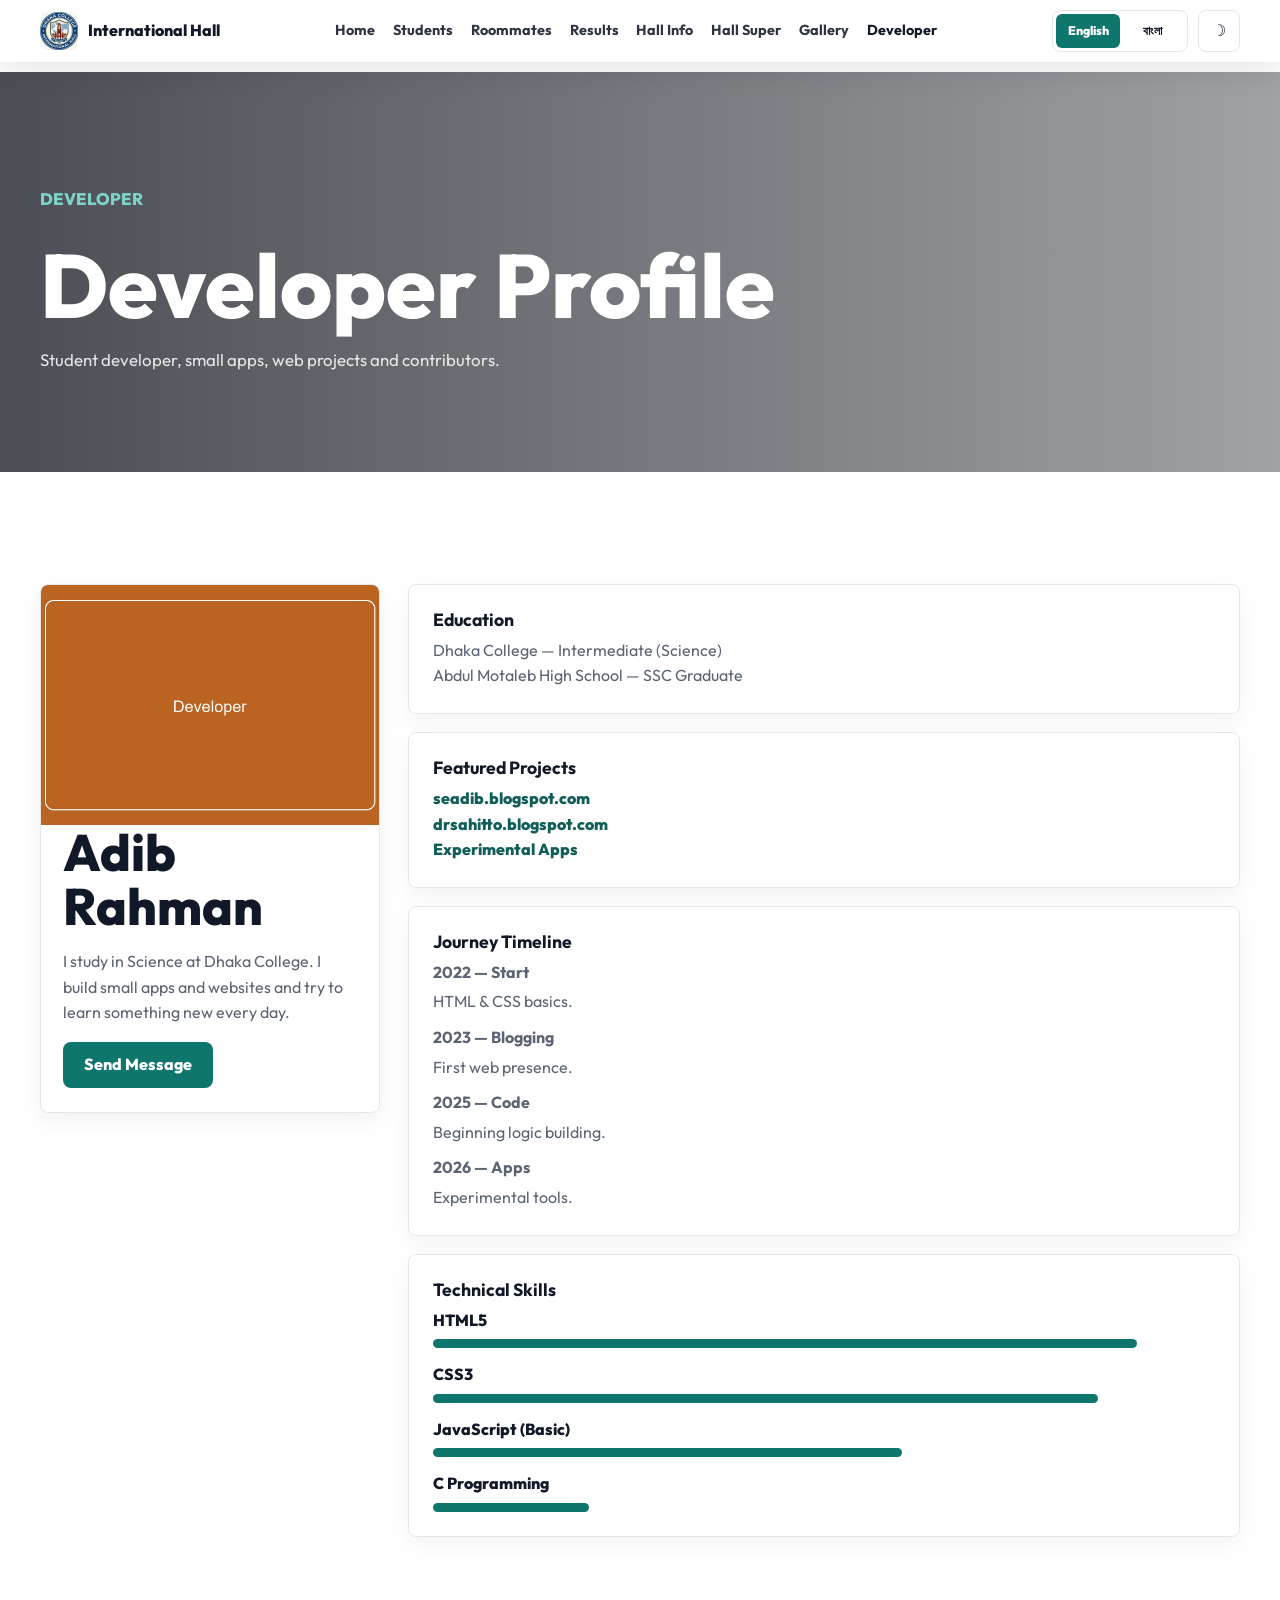
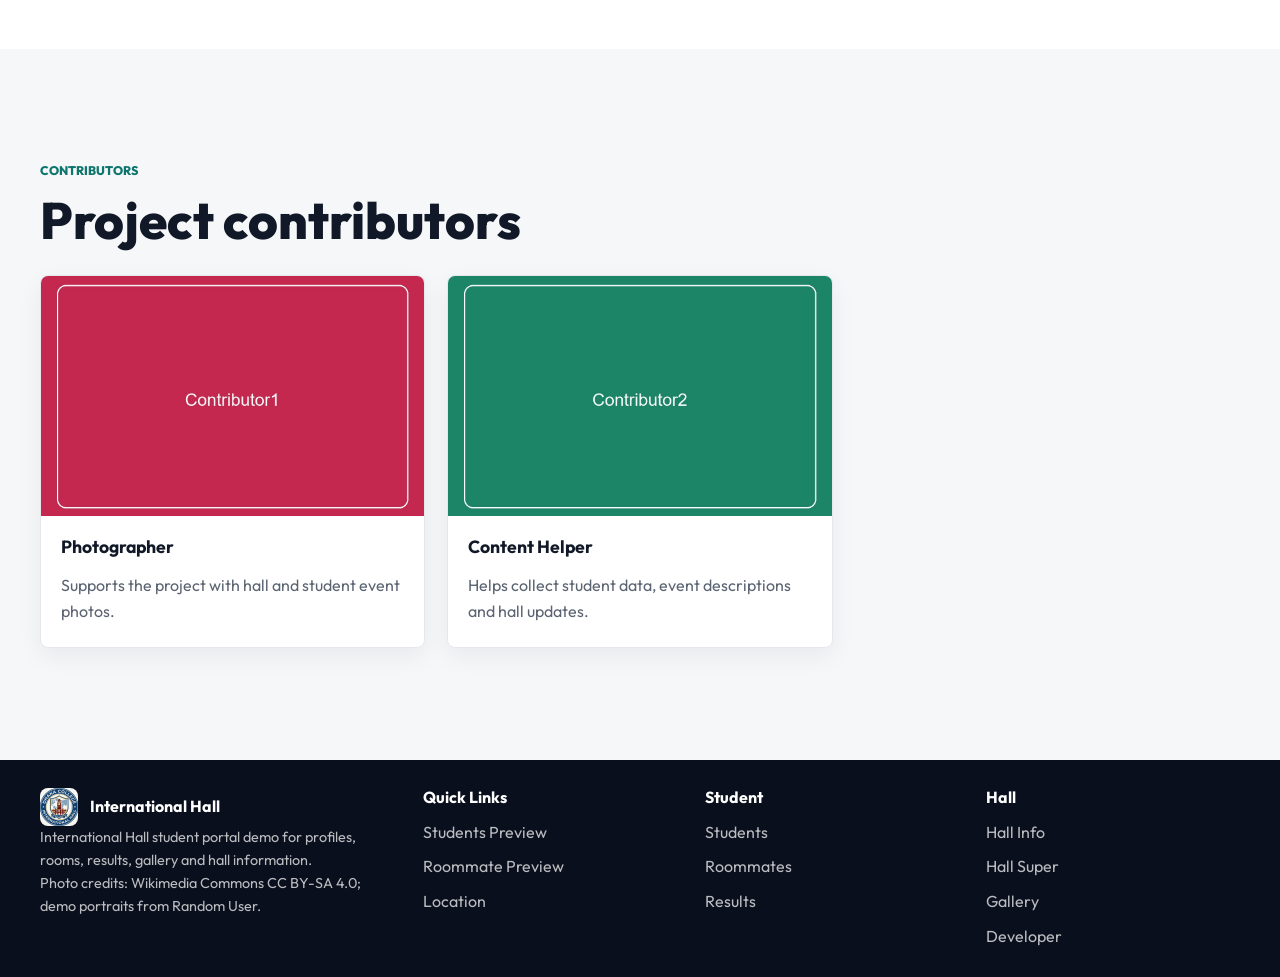
==== developer.html @ 4604fbfb "html all" ====
<!DOCTYPE html>
<html lang="en">
<head>
  <meta charset="UTF-8">
  <meta name="viewport" content="width=device-width, initial-scale=1.0">
  <title>International Hall | Developer</title>
  <script>
    (function () {
      try {
        if (localStorage.getItem("dc-hostel-theme") === "dark") {
          document.documentElement.classList.add("dark");
          document.documentElement.dataset.theme = "dark";
        }
      } catch (error) {}
    })();
  </script>
  <link rel="preconnect" href="https://fonts.googleapis.com">
  <link rel="preconnect" href="https://fonts.gstatic.com" crossorigin>
  <link href="https://fonts.googleapis.com/css2?family=Hind+Siliguri:wght@400;500;600;700;800&family=Noto+Serif+Bengali:wght@400;500;600;700&family=Outfit:wght@200;300;400;500;600;700;800&display=swap" rel="stylesheet">
  <link href="https://unpkg.com/aos@2.3.4/dist/aos.css" rel="stylesheet">
  <link rel="stylesheet" href="css/style.css">
</head>
<body data-page="developer">
  <header class="navbar" id="navbar">
    <div class="container nav-inner">
      <a class="logo" href="index.html" aria-label="International Hall home">
        <img class="logo-img" src="images/logo.png" alt="International Hall logo" loading="lazy">
        <span data-i18n="nav.logo">International Hall</span>
      </a>
      <nav class="nav-links" aria-label="Primary navigation">
        <a href="index.html" data-i18n="nav.home">Home</a>
        <a href="students.html" data-i18n="nav.students">Students</a>
        <a href="roommates.html" data-i18n="nav.roommates">Roommates</a>
        <a href="results.html" data-i18n="nav.results">Results</a>
        <a href="hostel.html" data-i18n="nav.hostel">Hall Info</a>
      </nav>
      <div class="nav-actions">
        <div class="language-switch" aria-label="Language selector">
          <button type="button" data-lang-option="en">English</button>
          <button type="button" data-lang-option="bn">বাংলা</button>
        </div>
        <button class="theme-toggle" id="toggle" type="button" aria-label="Toggle dark mode">
          <span aria-hidden="true">&#9789;</span>
        </button>
      </div>
    </div>
  </header>

  <main class="page-main">
    <section class="page-hero compact">
      <div class="container" data-aos="fade-up">
        <p class="eyebrow" data-i18n="nav.developer">Developer</p>
        <h1 data-i18n="developer.title">Developer Profile</h1>
        <p data-i18n="developer.subtitle">Student developer, small apps, web projects and contributors.</p>
      </div>
    </section>

    <section class="section">
      <div class="container">
        <div class="developer-layout">
          <aside class="developer-card" data-aos="fade-up">
            <img src="images/developer.jpg" alt="Developer portrait" loading="lazy">
            <h2 data-i18n="developer.name">Adib Rahman</h2>
            <p data-i18n="developer.bio">I study in Science at Dhaka College. I build small apps and websites and try to learn something new every day.</p>
            <a class="btn primary" href="mailto:adib@gmail.com" data-i18n="developer.sendMessage">Send Message</a>
          </aside>
          <div class="developer-content">
            <article class="info-box" data-aos="fade-up">
              <h3 data-i18n="developer.education">Education</h3>
              <p>Dhaka College — Intermediate (Science)</p>
              <p>Abdul Motaleb High School — SSC Graduate</p>
            </article>
            <article class="info-box" data-aos="fade-up">
              <h3 data-i18n="developer.projects">Featured Projects</h3>
              <p><a href="https://seadib.blogspot.com" target="_blank" rel="noopener">seadib.blogspot.com</a></p>
              <p><a href="https://drsahitto.blogspot.com" target="_blank" rel="noopener">drsahitto.blogspot.com</a></p>
              <p><a href="https://quantelixvero.github.io/voice/" target="_blank" rel="noopener">Experimental Apps</a></p>
            </article>
            <article class="info-box" data-aos="fade-up">
              <h3 data-i18n="developer.timeline">Journey Timeline</h3>
              <div class="timeline">
                <p><b>2022 — Start</b><span>HTML & CSS basics.</span></p>
                <p><b>2023 — Blogging</b><span>First web presence.</span></p>
                <p><b>2025 — Code</b><span>Beginning logic building.</span></p>
                <p><b>2026 — Apps</b><span>Experimental tools.</span></p>
              </div>
            </article>
            <article class="info-box" data-aos="fade-up">
              <h3 data-i18n="developer.skills">Technical Skills</h3>
              <div class="skill-bars">
                <span>HTML5 <b style="--w:90%"></b></span>
                <span>CSS3 <b style="--w:85%"></b></span>
                <span>JavaScript (Basic) <b style="--w:60%"></b></span>
                <span>C Programming <b style="--w:20%"></b></span>
              </div>
            </article>
          </div>
        </div>
      </div>
    </section>

    <section class="section tinted">
      <div class="container">
        <div class="section-head">
          <div>
            <p class="eyebrow" data-i18n="developer.contributors">Contributors</p>
            <h2 data-i18n="developer.contributorTitle">Project contributors</h2>
          </div>
        </div>
        <div class="person-grid">
          <article class="person-card" data-aos="fade-up">
            <img src="images/contributor1..jpg" alt="Photographer contributor" loading="lazy">
            <h3 data-i18n="developer.photographer">Photographer</h3>
            <p data-i18n="developer.photographerText">Supports the project with hall and student event photos.</p>
          </article>
          <article class="person-card" data-aos="fade-up" data-aos-delay="120">
            <img src="images/contributor2.jpg" alt="Content contributor" loading="lazy">
            <h3 data-i18n="developer.contentHelper">Content Helper</h3>
            <p data-i18n="developer.contentHelperText">Helps collect student data, event descriptions and hall updates.</p>
          </article>
        </div>
      </div>
    </section>
  </main>

  <footer class="footer">
    <div class="container footer-inner"></div>
  </footer>

  <script src="https://unpkg.com/aos@2.3.4/dist/aos.js"></script>
  <script src="js/app.js"></script>
</body>
</html>
---- css/style.css ----
:root {
  --bg: #ffffff;
  --text: #111827;
  --muted: #5b6472;
  --surface: #f6f7f9;
  --surface-strong: #ffffff;
  --border: #e4e7ec;
  --accent: #0f766e;
  --accent-strong: #115e59;
  --accent-soft: #d9f3ee;
  --warm: #b45309;
  --shadow: 0 16px 38px rgba(17, 24, 39, 0.12);
  --nav-bg: rgba(255, 255, 255, 0.9);
  --overlay: rgba(8, 13, 24, 0.6);
  color-scheme: light;
}

.dark {
  --bg: #0f172a;
  --text: #f1f5f9;
  --muted: #cbd5e1;
  --surface: #111c31;
  --surface-strong: #172033;
  --border: rgba(226, 232, 240, 0.14);
  --accent: #2dd4bf;
  --accent-strong: #5eead4;
  --accent-soft: rgba(45, 212, 191, 0.15);
  --warm: #f59e0b;
  --shadow: 0 18px 44px rgba(0, 0, 0, 0.34);
  --nav-bg: rgba(15, 23, 42, 0.9);
  --overlay: rgba(5, 10, 18, 0.7);
  color-scheme: dark;
}

* {
  box-sizing: border-box;
}

html {
  background: var(--bg);
  scroll-behavior: smooth;
  overflow-x: hidden;
}

body {
  margin: 0;
  background: var(--bg);
  color: var(--text);
  font-family: "Outfit", "Inter", Arial, sans-serif;
  line-height: 1.6;
  overflow-x: hidden;
  transition: background 0.25s ease, color 0.25s ease;
}

body[data-lang="bn"] {
  font-family: "Noto Serif Bengali", "Hind Siliguri", serif;
}

img {
  display: block;
  width: 100%;
}

a {
  color: inherit;
  text-decoration: none;
}

button,
input {
  font: inherit;
}

.container {
  width: min(100% - 32px, 1200px);
  margin-inline: auto;
}

.sr-only {
  position: absolute;
  width: 1px;
  height: 1px;
  padding: 0;
  margin: -1px;
  overflow: hidden;
  clip: rect(0, 0, 0, 0);
  white-space: nowrap;
  border: 0;
}

.navbar {
  position: fixed;
  inset: 0 0 auto 0;
  z-index: 50;
  padding: 18px 0;
  transition: background 0.25s ease, box-shadow 0.25s ease, padding 0.25s ease;
}

.navbar.scrolled {
  background: var(--nav-bg);
  box-shadow: 0 10px 30px rgba(15, 23, 42, 0.12);
  backdrop-filter: blur(14px);
  padding: 10px 0;
}

body:not([data-page="home"]) .navbar {
  background: var(--nav-bg);
  box-shadow: 0 10px 30px rgba(15, 23, 42, 0.1);
  backdrop-filter: blur(14px);
  padding: 10px 0;
}

.nav-inner {
  display: flex;
  align-items: center;
  justify-content: space-between;
  gap: 18px;
}

.logo {
  display: inline-flex;
  align-items: center;
  gap: 10px;
  font-weight: 800;
  color: #ffffff;
}

.navbar.scrolled .logo,
.page-main + .footer ~ .logo {
  color: var(--text);
}

body:not([data-page="home"]) .logo,
body:not([data-page="home"]) .nav-links a {
  color: var(--text);
}

.logo-img {
  display: block;
  width: 38px;
  height: 38px;
  border-radius: 8px;
  object-fit: cover;
  background: var(--accent);
}

.nav-links {
  display: flex;
  align-items: center;
  gap: clamp(8px, 1.4vw, 18px);
}

.nav-links a {
  color: #ffffff;
  font-size: 0.9rem;
  font-weight: 700;
  opacity: 0.88;
  transition: color 0.2s ease, opacity 0.2s ease;
}

.navbar.scrolled .nav-links a {
  color: var(--text);
}

.nav-links a:hover,
.nav-links a.active {
  color: var(--accent);
  opacity: 1;
}

.nav-actions {
  display: inline-flex;
  align-items: center;
  gap: 10px;
}

.language-switch {
  display: inline-grid;
  grid-template-columns: repeat(2, 64px);
  height: 42px;
  padding: 3px;
  border: 1px solid rgba(255, 255, 255, 0.45);
  border-radius: 8px;
  background: rgba(255, 255, 255, 0.14);
}

.language-switch button {
  border: 0;
  border-radius: 6px;
  background: transparent;
  color: #ffffff;
  cursor: pointer;
  font-size: 0.78rem;
  font-weight: 800;
  transition: background 0.2s ease, color 0.2s ease;
}

.language-switch button.active {
  background: var(--accent);
  color: #ffffff;
}

body:not([data-page="home"]) .language-switch,
.navbar.scrolled .language-switch {
  background: var(--surface-strong);
  border-color: var(--border);
}

body:not([data-page="home"]) .language-switch button,
.navbar.scrolled .language-switch button {
  color: var(--text);
}

body:not([data-page="home"]) .language-switch button.active,
.navbar.scrolled .language-switch button.active {
  color: #ffffff;
}

.theme-toggle {
  display: grid;
  width: 42px;
  height: 42px;
  place-items: center;
  border: 1px solid rgba(255, 255, 255, 0.45);
  border-radius: 8px;
  background: rgba(255, 255, 255, 0.14);
  color: #ffffff;
  cursor: pointer;
  transition: transform 0.2s ease, background 0.2s ease, color 0.2s ease, border 0.2s ease;
}

body:not([data-page="home"]) .theme-toggle,
.navbar.scrolled .theme-toggle {
  background: var(--surface-strong);
  color: var(--text);
  border-color: var(--border);
}

.theme-toggle:hover {
  transform: translateY(-2px);
  background: var(--accent);
  color: #ffffff;
}

.hero {
  position: relative;
  min-height: 78vh;
  display: flex;
  align-items: center;
  overflow: hidden;
  background: url("../images/hostel-hero.jpg") center / cover no-repeat;
}

.hero-overlay {
  position: absolute;
  inset: 0;
  background: linear-gradient(90deg, var(--overlay), rgba(8, 13, 24, 0.25));
}

.hero-content {
  position: relative;
  z-index: 1;
  max-width: 760px;
  padding-top: 78px;
  color: #ffffff;
}

.hero h1,
.page-hero h1 {
  margin: 0;
  font-family: "Soin Sans Pro", "Outfit", Arial, sans-serif;
  font-size: clamp(2.5rem, 7vw, 5.6rem);
  line-height: 0.98;
  font-weight: 800;
}

body[data-lang="bn"] .hero h1,
body[data-lang="bn"] .page-hero h1,
body[data-lang="bn"] h2,
body[data-lang="bn"] h3 {
  font-family: "Hind Siliguri", "Noto Serif Bengali", sans-serif;
}

.hero-subtitle {
  max-width: 560px;
  margin: 22px 0 32px;
  color: rgba(255, 255, 255, 0.88);
  font-size: clamp(1.02rem, 2vw, 1.25rem);
}

.rotating-line {
  min-height: 2.8em;
  transition: opacity 0.35s ease, transform 0.35s ease;
}

.rotating-line.phrase-in {
  opacity: 1;
  transform: translateY(0);
}

.eyebrow {
  margin: 0 0 12px;
  color: var(--accent);
  font-size: 0.78rem;
  font-weight: 800;
  letter-spacing: 0;
  text-transform: uppercase;
}

.hero .eyebrow,
.page-hero .eyebrow {
  color: #7dd3c7;
}

.btn {
  display: inline-flex;
  align-items: center;
  justify-content: center;
  min-height: 46px;
  padding: 0 20px;
  border: 1px solid transparent;
  border-radius: 8px;
  font-weight: 800;
  cursor: pointer;
  transition: transform 0.2s ease, box-shadow 0.2s ease, background 0.2s ease, color 0.2s ease;
}

.btn:hover {
  transform: scale(1.04);
  box-shadow: var(--shadow);
}

.btn.primary {
  background: var(--accent);
  color: #ffffff;
}

.hero .btn.primary {
  margin-top: -8px;
}

.btn.secondary {
  color: var(--accent-strong);
  background: var(--accent-soft);
  border-color: rgba(15, 118, 110, 0.18);
}

.section {
  padding: clamp(70px, 9vw, 112px) 0;
}

.section.tinted {
  background: var(--surface);
}

.section-head {
  display: flex;
  align-items: end;
  justify-content: space-between;
  gap: 24px;
  margin-bottom: 28px;
}

h2 {
  margin: 0;
  font-family: "Soin Sans Pro", "Outfit", Arial, sans-serif;
  font-size: clamp(1.8rem, 4vw, 3.2rem);
  line-height: 1.06;
  font-weight: 800;
}

h3 {
  margin: 0 0 8px;
  font-family: "Soin Sans Pro", "Outfit", Arial, sans-serif;
  font-size: 1.1rem;
  line-height: 1.2;
}

.lead,
.location-copy,
.page-hero p {
  margin: 18px 0 28px;
  color: var(--muted);
  font-size: 1.05rem;
}

.student-grid {
  display: grid;
  grid-template-columns: repeat(3, minmax(0, 1fr));
  gap: 22px;
}

.student-card {
  min-width: 0;
  padding: 0;
  border: 1px solid var(--border);
  border-radius: 8px;
  background: var(--surface-strong);
  color: var(--text);
  overflow: hidden;
  text-align: left;
  cursor: pointer;
  box-shadow: 0 8px 22px rgba(15, 23, 42, 0.06);
  transition: transform 0.2s ease, box-shadow 0.2s ease, border-color 0.2s ease;
}

.student-card:hover {
  transform: scale(1.03);
  box-shadow: var(--shadow);
  border-color: rgba(15, 118, 110, 0.36);
}

.student-card img {
  height: 245px;
  object-fit: cover;
  background: var(--surface);
}

.student-body {
  display: block;
  padding: 22px;
}

.student-body p {
  margin: 4px 0 0;
  color: var(--muted);
  font-weight: 600;
}

.student-meta {
  display: flex;
  flex-wrap: wrap;
  gap: 8px;
  margin-top: 14px;
}

.student-lines {
  display: grid;
  gap: 3px;
  margin-top: 10px;
  color: var(--muted);
  font-weight: 700;
}

.profile a,
.developer-content a {
  color: var(--accent-strong);
  font-weight: 800;
}

.room-profile {
  display: grid;
  gap: 24px;
  padding: 30px;
}

.room-photo-grid {
  display: grid;
  grid-template-columns: repeat(3, minmax(0, 1fr));
  gap: 12px;
}

.room-photo-grid img {
  height: 180px;
  border-radius: 8px;
  object-fit: cover;
}

.room-info-grid {
  grid-template-columns: repeat(3, minmax(0, 1fr));
}

.filter-panel {
  display: grid;
  grid-template-columns: repeat(4, minmax(0, 1fr));
  gap: 16px;
  margin-bottom: 28px;
  padding: 18px;
  border: 1px solid var(--border);
  border-radius: 8px;
  background: var(--surface-strong);
  box-shadow: 0 8px 24px rgba(15, 23, 42, 0.05);
}

.filter-panel label {
  display: grid;
  gap: 8px;
  color: var(--muted);
  font-size: 0.86rem;
  font-weight: 800;
}

.filter-panel select {
  min-width: 0;
  height: 46px;
  border: 1px solid var(--border);
  border-radius: 8px;
  background: var(--surface);
  color: var(--text);
  padding: 0 12px;
  outline: none;
}

.pill {
  display: inline-flex;
  align-items: center;
  min-height: 28px;
  padding: 0 10px;
  border-radius: 999px;
  background: var(--accent-soft);
  color: var(--accent-strong);
  font-size: 0.82rem;
  font-weight: 800;
}

.search-wrap {
  margin: 0 0 26px;
}

.search-input {
  width: 100%;
  height: 52px;
  padding: 0 18px;
  border: 1px solid var(--border);
  border-radius: 8px;
  outline: none;
  background: var(--surface-strong);
  color: var(--text);
  box-shadow: 0 8px 24px rgba(15, 23, 42, 0.05);
  transition: border-color 0.2s ease, box-shadow 0.2s ease;
}

.search-input:focus {
  border-color: var(--accent);
  box-shadow: 0 0 0 4px rgba(15, 118, 110, 0.12);
}

.empty-state {
  grid-column: 1 / -1;
  padding: 30px;
  border: 1px dashed var(--border);
  border-radius: 8px;
  color: var(--muted);
  background: var(--surface-strong);
  text-align: center;
  font-weight: 700;
}

.roommate-grid {
  display: grid;
  gap: 22px;
}

.roommate-grid.wide {
  grid-template-columns: repeat(2, minmax(0, 1fr));
}

.room-pair {
  display: grid;
  grid-template-columns: minmax(0, 1fr) auto minmax(0, 1fr);
  align-items: center;
  gap: 16px;
  padding: 18px;
  border: 1px solid var(--border);
  border-radius: 8px;
  background: var(--surface-strong);
  box-shadow: 0 8px 24px rgba(15, 23, 42, 0.06);
}

.room-person {
  min-width: 0;
  border: 0;
  border-radius: 8px;
  background: var(--surface);
  color: var(--text);
  padding: 14px;
  text-align: center;
  cursor: pointer;
  transition: transform 0.2s ease, background 0.2s ease;
}

.room-person:hover {
  transform: translateY(-3px);
  background: var(--accent-soft);
}

.room-person img {
  width: 86px;
  height: 86px;
  margin: 0 auto 10px;
  border-radius: 50%;
  object-fit: cover;
}

.room-person strong {
  display: block;
  overflow-wrap: anywhere;
  line-height: 1.25;
}

.room-person span {
  display: block;
  color: var(--muted);
  font-size: 0.88rem;
  font-weight: 700;
}

.room-number {
  display: grid;
  width: 84px;
  min-height: 84px;
  place-items: center;
  border: 0;
  border-radius: 8px;
  background: var(--accent);
  color: #ffffff;
  font-weight: 800;
  line-height: 1.1;
  text-align: center;
  cursor: pointer;
  transition: transform 0.2s ease, box-shadow 0.2s ease;
}

.room-number:hover {
  transform: translateY(-3px);
  box-shadow: var(--shadow);
}

.split {
  display: grid;
  grid-template-columns: minmax(0, 0.95fr) minmax(0, 1.05fr);
  gap: clamp(30px, 6vw, 72px);
  align-items: center;
}

.info-grid {
  display: grid;
  grid-template-columns: 1fr;
  gap: 18px;
}

.info-grid.three {
  grid-template-columns: repeat(3, minmax(0, 1fr));
}

.info-box {
  padding: 24px;
  border: 1px solid var(--border);
  border-radius: 8px;
  background: var(--surface-strong);
  box-shadow: 0 8px 24px rgba(15, 23, 42, 0.05);
}

.info-box p {
  margin: 0;
  color: var(--muted);
}

.info-icon {
  display: inline-flex;
  align-items: center;
  justify-content: center;
  min-width: 38px;
  height: 30px;
  margin-bottom: 16px;
  border-radius: 8px;
  background: var(--accent-soft);
  color: var(--accent-strong);
  font-weight: 800;
}

.map-wrap {
  overflow: hidden;
  border: 1px solid var(--border);
  border-radius: 8px;
  background: var(--surface);
  box-shadow: var(--shadow);
}

.map-wrap iframe {
  display: block;
}

.map-link-card {
  display: grid;
  min-height: 340px;
  align-content: center;
  justify-items: center;
  gap: 14px;
  padding: 28px;
  border: 1px solid var(--border);
  border-radius: 8px;
  background:
    linear-gradient(90deg, rgba(15, 118, 110, 0.92), rgba(17, 24, 39, 0.62)),
    url("../images/hostel-building.jpg") center / cover no-repeat;
  color: #ffffff;
  text-align: center;
  box-shadow: var(--shadow);
}

.map-link-card span {
  font-size: clamp(1.5rem, 4vw, 3rem);
  font-weight: 800;
}

.map-link-card strong {
  display: inline-flex;
  min-height: 44px;
  align-items: center;
  justify-content: center;
  padding: 0 18px;
  border-radius: 8px;
  background: #ffffff;
  color: var(--accent-strong);
}

.page-main {
  min-height: 70vh;
  padding-top: 72px;
}

.page-hero {
  position: relative;
  padding: 96px 0 70px;
  overflow: hidden;
  background: linear-gradient(90deg, rgba(5, 10, 18, 0.72), rgba(5, 10, 18, 0.38)), url("../images/hostel-hero.jpg") center / cover no-repeat;
  color: #ffffff;
}

.page-hero.compact h1 {
  max-width: 820px;
}

.page-hero p {
  max-width: 660px;
  color: rgba(255, 255, 255, 0.86);
}

.roommates-hero,
.results-hero,
.hostel-hero {
  background-image: linear-gradient(90deg, rgba(5, 10, 18, 0.72), rgba(5, 10, 18, 0.38)), url("../images/hostel-building.jpg");
}

.table-shell {
  overflow-x: auto;
  border: 1px solid var(--border);
  border-radius: 8px;
  background: var(--surface-strong);
  box-shadow: var(--shadow);
}

.result-table {
  width: 100%;
  min-width: 980px;
  border-collapse: collapse;
}

.result-table th,
.result-table td {
  padding: 18px;
  border-bottom: 1px solid var(--border);
  text-align: left;
}

.result-table th {
  background: var(--surface);
  font-size: 0.85rem;
  text-transform: uppercase;
  letter-spacing: 0;
}

.result-table tr:last-child td {
  border-bottom: 0;
}

.result-table button {
  border: 0;
  background: transparent;
  color: var(--accent-strong);
  font-weight: 800;
  cursor: pointer;
  padding: 0;
}

.table-pdf-link {
  display: inline-flex;
  min-height: 34px;
  align-items: center;
  justify-content: center;
  padding: 0 10px;
  border-radius: 8px;
  background: var(--accent-soft);
  color: var(--accent-strong);
  font-weight: 800;
  white-space: nowrap;
}

.hostel-photo {
  margin: 0;
  overflow: hidden;
  border-radius: 8px;
  box-shadow: var(--shadow);
}

.hostel-photo img {
  aspect-ratio: 4 / 3;
  object-fit: cover;
}

.nearby-list {
  display: flex;
  flex-wrap: wrap;
  gap: 10px;
  padding: 0;
  margin: 24px 0 0;
  list-style: none;
}

.nearby-list li {
  padding: 10px 14px;
  border-radius: 8px;
  background: var(--accent-soft);
  color: var(--accent-strong);
  font-weight: 800;
}

.footer {
  padding: 28px 0;
  background: #0a0f1d;
  color: rgba(255, 255, 255, 0.78);
}

.footer-inner {
  display: flex;
  justify-content: space-between;
  gap: 20px;
}

.footer p {
  margin: 0;
  font-size: 0.9rem;
}

.modal {
  position: fixed;
  inset: 0;
  z-index: 100;
  display: none;
  place-items: center;
  padding: 20px;
}

.modal.open {
  display: grid;
}

.modal-backdrop {
  position: absolute;
  inset: 0;
  background: rgba(6, 10, 18, 0.72);
  backdrop-filter: blur(8px);
}

.modal-panel {
  position: relative;
  width: min(100%, 820px);
  max-height: min(88vh, 860px);
  overflow: auto;
  border-radius: 8px;
  background: var(--surface-strong);
  color: var(--text);
  box-shadow: 0 30px 80px rgba(0, 0, 0, 0.35);
}

.modal-close {
  position: absolute;
  top: 14px;
  right: 14px;
  z-index: 1;
  width: 38px;
  height: 38px;
  border: 1px solid var(--border);
  border-radius: 8px;
  background: var(--surface-strong);
  color: var(--text);
  cursor: pointer;
  font-size: 1.5rem;
  line-height: 1;
}

.profile {
  display: grid;
  grid-template-columns: 260px minmax(0, 1fr);
  gap: 28px;
  padding: 30px;
}

.profile img {
  height: 320px;
  border-radius: 8px;
  object-fit: cover;
}

.profile h2 {
  margin-bottom: 4px;
  font-size: clamp(1.6rem, 4vw, 2.5rem);
}

.profile-grid {
  display: grid;
  grid-template-columns: repeat(2, minmax(0, 1fr));
  gap: 12px;
  margin: 22px 0;
}

.profile-item {
  min-width: 0;
  padding: 12px;
  border-radius: 8px;
  background: var(--surface);
}

.profile-item span {
  display: block;
  color: var(--muted);
  font-size: 0.78rem;
  font-weight: 800;
  text-transform: uppercase;
  letter-spacing: 0;
}

.profile-item strong {
  overflow-wrap: anywhere;
}

.result-list {
  display: grid;
  grid-template-columns: repeat(4, minmax(0, 1fr));
  gap: 10px;
  margin: 16px 0 22px;
}

.pdf-grid {
  display: grid;
  grid-template-columns: repeat(5, minmax(0, 1fr));
  gap: 10px;
  margin: 16px 0 22px;
}

.result-box {
  padding: 12px;
  border-radius: 8px;
  background: var(--accent-soft);
  color: var(--accent-strong);
  font-weight: 800;
  text-align: center;
}

.person-grid,
.gallery-grid {
  display: grid;
  grid-template-columns: repeat(3, minmax(0, 1fr));
  gap: 22px;
}

.person-card,
.gallery-card,
.developer-card {
  overflow: hidden;
  border: 1px solid var(--border);
  border-radius: 8px;
  background: var(--surface-strong);
  box-shadow: 0 8px 24px rgba(15, 23, 42, 0.06);
}

.person-card img,
.gallery-card img,
.developer-card img {
  height: 240px;
  object-fit: cover;
}

.person-card h3,
.person-card p,
.gallery-card h3,
.gallery-card p {
  margin-left: 20px;
  margin-right: 20px;
}

.person-card h3,
.gallery-card h3 {
  margin-top: 20px;
}

.person-card p,
.gallery-card p {
  margin-bottom: 22px;
  color: var(--muted);
}

.success-chart {
  display: grid;
  gap: 16px;
  padding: 22px;
  border: 1px solid var(--border);
  border-radius: 8px;
  background: var(--surface-strong);
  box-shadow: var(--shadow);
}

.chart-row {
  display: grid;
  grid-template-columns: 80px minmax(0, 1fr);
  gap: 16px;
  align-items: center;
}

.chart-row > span {
  color: var(--muted);
  font-weight: 800;
}

.chart-row div {
  min-height: 44px;
  width: var(--w);
  min-width: 230px;
  display: flex;
  align-items: center;
  padding: 0 16px;
  border-radius: 8px;
  background: var(--accent);
  color: #ffffff;
}

.location-link {
  margin-bottom: 18px;
}

.developer-layout {
  display: grid;
  grid-template-columns: 340px minmax(0, 1fr);
  gap: 28px;
  align-items: start;
}

.developer-card {
  padding-bottom: 24px;
}

.developer-card h2,
.developer-card p,
.developer-card .btn {
  margin-left: 22px;
  margin-right: 22px;
}

.developer-card p {
  color: var(--muted);
}

.developer-content {
  display: grid;
  gap: 18px;
}

.timeline {
  display: grid;
  gap: 10px;
}

.timeline p {
  display: grid;
  gap: 4px;
  margin: 0;
}

.timeline span {
  color: var(--muted);
}

.skill-bars {
  display: grid;
  gap: 14px;
}

.skill-bars span {
  display: grid;
  gap: 6px;
  font-weight: 800;
}

.skill-bars b {
  display: block;
  width: var(--w);
  height: 9px;
  border-radius: 999px;
  background: var(--accent);
}

.footer-inner {
  display: grid;
  grid-template-columns: minmax(240px, 1.4fr) repeat(3, minmax(150px, 1fr));
  gap: 28px;
  align-items: start;
}

.footer-logo {
  display: flex;
  align-items: center;
  gap: 12px;
  color: #ffffff;
  font-weight: 800;
}

.footer-logo img {
  width: 38px;
  height: 38px;
  border-radius: 8px;
  object-fit: cover;
}

.footer-brand p,
.footer-links a,
.footer-credit {
  color: rgba(255, 255, 255, 0.72);
}

.footer-links {
  display: grid;
  gap: 9px;
}

.footer-links h3 {
  color: #ffffff;
  margin: 0 0 4px;
  font-size: 1rem;
}

.footer-links a:hover {
  color: #ffffff;
}

@media (max-width: 920px) {
  .nav-inner {
    align-items: flex-start;
  }

  .nav-links {
    order: 3;
    width: 100%;
    padding-top: 12px;
    overflow-x: auto;
  }

  .nav-actions {
    margin-left: auto;
  }

  .nav-inner {
    flex-wrap: wrap;
  }

  .student-grid,
  .info-grid.three,
  .roommate-grid.wide,
  .split,
  .filter-panel,
  .person-grid,
  .gallery-grid,
  .developer-layout,
  .footer-inner,
  .room-info-grid,
  .room-photo-grid {
    grid-template-columns: 1fr;
  }

  .section-head {
    align-items: flex-start;
    flex-direction: column;
  }

  .profile {
    grid-template-columns: 1fr;
  }

  .profile img {
    height: 280px;
  }
}

@media (max-width: 640px) {
  .container {
    width: min(100% - 24px, 1200px);
  }

  .navbar {
    padding: 10px 0;
  }

  .nav-links a {
    font-size: 0.88rem;
    white-space: nowrap;
  }

  .language-switch {
    grid-template-columns: repeat(2, 58px);
  }

  .hero {
    min-height: 74vh;
  }

  .hero-content {
    padding-top: 120px;
  }

  .section {
    padding: 58px 0;
  }

  .student-grid {
    gap: 16px;
  }

  .student-card img {
    height: 220px;
  }

  .room-pair {
    grid-template-columns: 1fr;
  }

  .room-number {
    width: 100%;
    min-height: 58px;
  }

  .footer-inner,
  .profile-grid,
  .result-list,
  .pdf-grid {
    grid-template-columns: 1fr;
    display: grid;
  }

  .chart-row {
    grid-template-columns: 1fr;
  }

  .chart-row div {
    width: 100%;
    min-width: 0;
  }

  .modal {
    padding: 12px;
  }

  .profile {
    padding: 22px;
  }
}
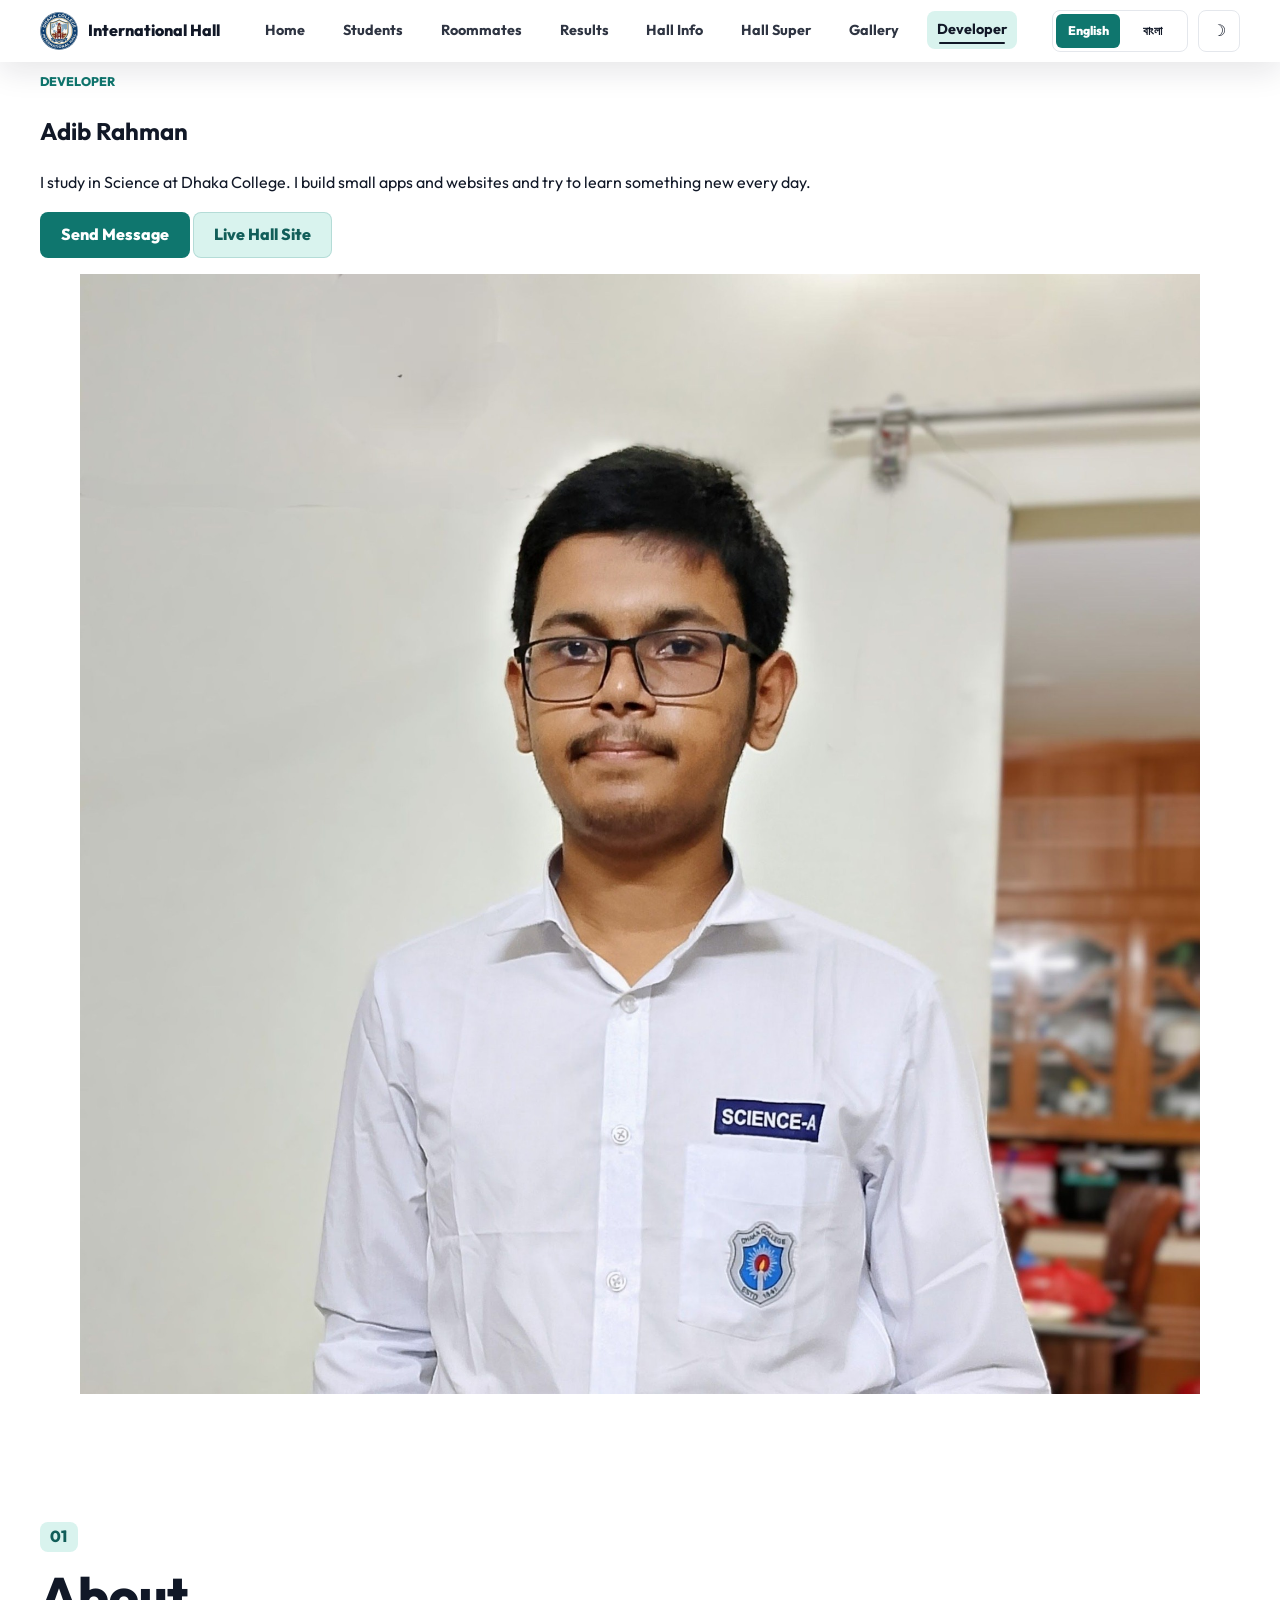
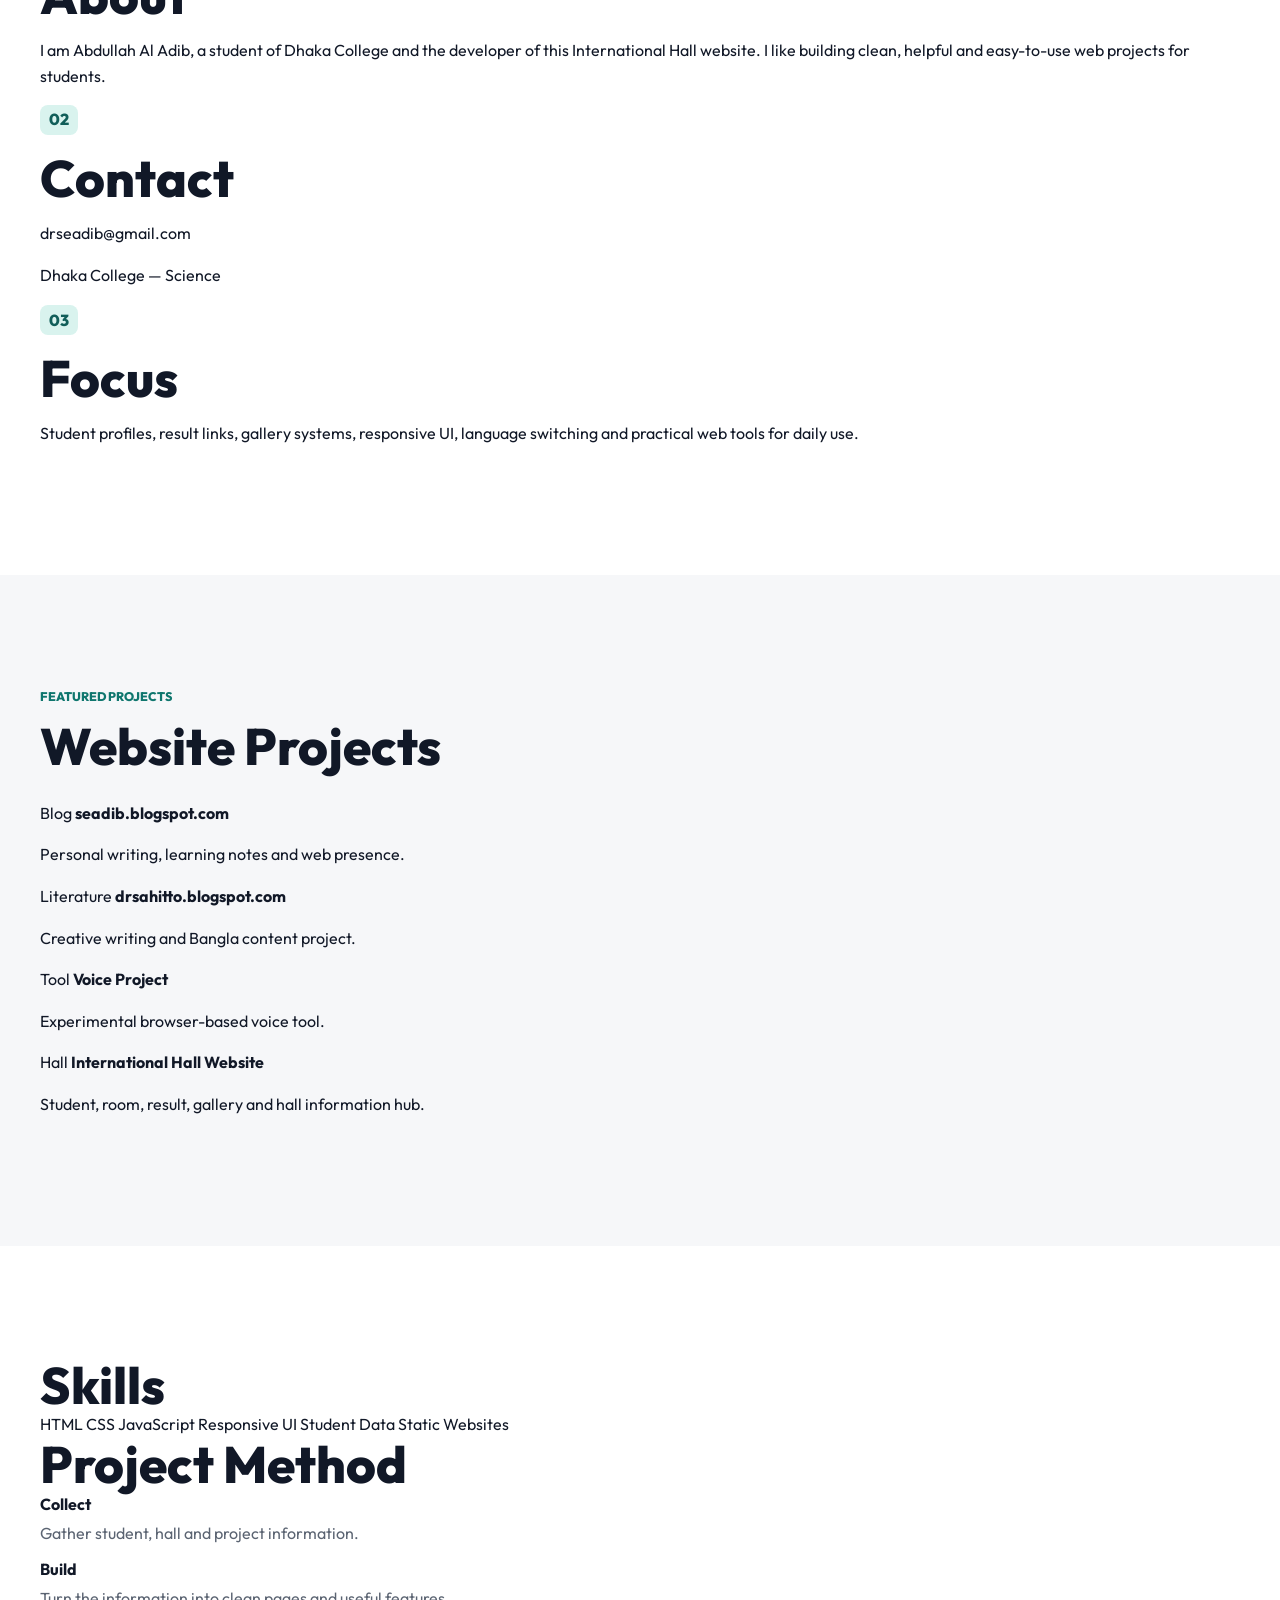
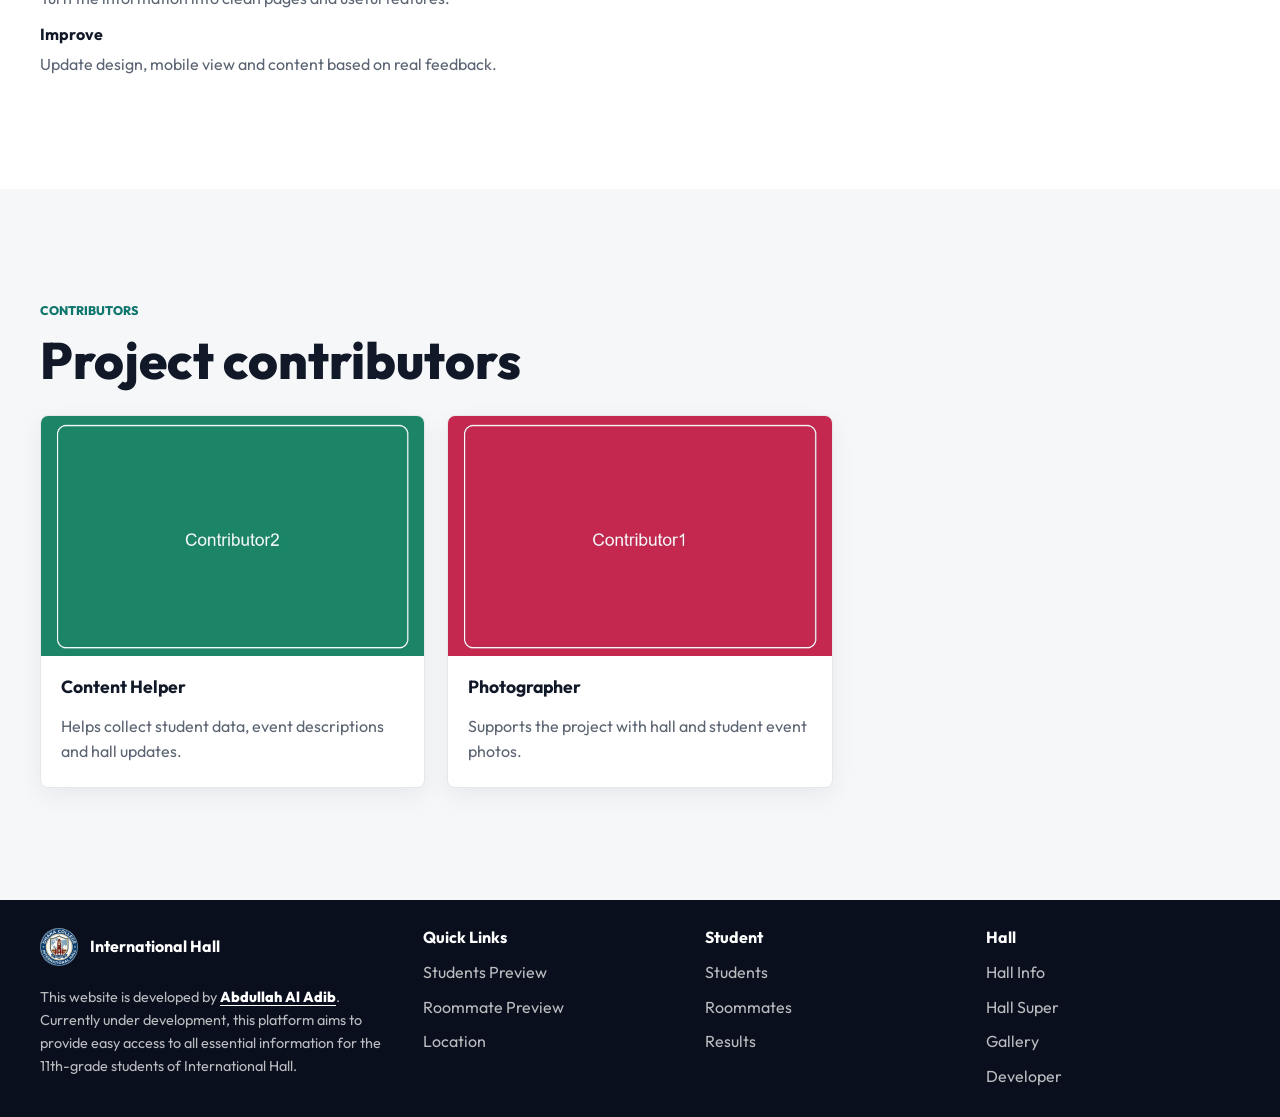
==== commit c79a357c: "Add files via upload" ====
--- a/developer.html
+++ b/developer.html
@@ -46,55 +46,102 @@
     </div>
   </header>
 
-  <main class="page-main">
-    <section class="page-hero compact">
-      <div class="container" data-aos="fade-up">
-        <p class="eyebrow" data-i18n="nav.developer">Developer</p>
-        <h1 data-i18n="developer.title">Developer Profile</h1>
-        <p data-i18n="developer.subtitle">Student developer, small apps, web projects and contributors.</p>
+  <main class="page-main developer-main">
+    <section class="developer-hero">
+      <div class="container developer-hero-inner">
+        <div class="developer-intro" data-aos="fade-up">
+          <p class="eyebrow" data-i18n="nav.developer">Developer</p>
+          <h1 data-i18n="developer.name">Abdullah Al Adib</h1>
+          <p class="developer-lead" data-i18n="developer.bio">Student developer from Dhaka College, building useful web tools, hall information systems and small experimental apps.</p>
+          <div class="developer-actions">
+            <a class="btn primary" href="mailto:drseadib@gmail.com" data-i18n="developer.sendMessage">Send Message</a>
+            <a class="btn secondary" href="https://seadib.github.io/hall/" target="_blank" rel="noopener">Live Hall Site</a>
+          </div>
+        </div>
+        <figure class="developer-portrait" data-aos="zoom-in">
+          <img src="images/adib1.jpg" alt="Abdullah Al Adib" loading="lazy">
+        </figure>
+      </div>
+    </section>
+
+    <section class="section developer-overview">
+      <div class="container">
+        <div class="developer-info-grid">
+          <article class="developer-panel" data-aos="fade-up">
+            <span class="info-icon">01</span>
+            <h2>About</h2>
+            <p>I am Abdullah Al Adib, a student of Dhaka College and the developer of this International Hall website. I like building clean, helpful and easy-to-use web projects for students.</p>
+          </article>
+          <article class="developer-panel" data-aos="fade-up" data-aos-delay="100">
+            <span class="info-icon">02</span>
+            <h2>Contact</h2>
+            <p><a href="mailto:drseadib@gmail.com">drseadib@gmail.com</a></p>
+            <p>Dhaka College — Science</p>
+          </article>
+          <article class="developer-panel" data-aos="fade-up" data-aos-delay="200">
+            <span class="info-icon">03</span>
+            <h2>Focus</h2>
+            <p>Student profiles, result links, gallery systems, responsive UI, language switching and practical web tools for daily use.</p>
+          </article>
+        </div>
+      </div>
+    </section>
+
+    <section class="section tinted">
+      <div class="container">
+        <div class="section-head">
+          <div>
+            <p class="eyebrow" data-i18n="developer.projects">Featured Projects</p>
+            <h2>Website Projects</h2>
+          </div>
+        </div>
+        <div class="project-grid">
+          <a class="project-tile" href="https://seadib.blogspot.com/" target="_blank" rel="noopener" data-aos="fade-up">
+            <span>Blog</span>
+            <strong>seadib.blogspot.com</strong>
+            <p>Personal writing, learning notes and web presence.</p>
+          </a>
+          <a class="project-tile" href="https://drsahitto.blogspot.com/" target="_blank" rel="noopener" data-aos="fade-up" data-aos-delay="80">
+            <span>Literature</span>
+            <strong>drsahitto.blogspot.com</strong>
+            <p>Creative writing and Bangla content project.</p>
+          </a>
+          <a class="project-tile" href="https://seadib.github.io/voice/" target="_blank" rel="noopener" data-aos="fade-up" data-aos-delay="160">
+            <span>Tool</span>
+            <strong>Voice Project</strong>
+            <p>Experimental browser-based voice tool.</p>
+          </a>
+          <a class="project-tile" href="https://seadib.github.io/hall/" target="_blank" rel="noopener" data-aos="fade-up" data-aos-delay="240">
+            <span>Hall</span>
+            <strong>International Hall Website</strong>
+            <p>Student, room, result, gallery and hall information hub.</p>
+          </a>
+        </div>
       </div>
     </section>
 
     <section class="section">
       <div class="container">
-        <div class="developer-layout">
-          <aside class="developer-card" data-aos="fade-up">
-            <img src="images/developer.jpg" alt="Developer portrait" loading="lazy">
-            <h2 data-i18n="developer.name">Adib Rahman</h2>
-            <p data-i18n="developer.bio">I study in Science at Dhaka College. I build small apps and websites and try to learn something new every day.</p>
-            <a class="btn primary" href="mailto:adib@gmail.com" data-i18n="developer.sendMessage">Send Message</a>
-          </aside>
-          <div class="developer-content">
-            <article class="info-box" data-aos="fade-up">
-              <h3 data-i18n="developer.education">Education</h3>
-              <p>Dhaka College — Intermediate (Science)</p>
-              <p>Abdul Motaleb High School — SSC Graduate</p>
-            </article>
-            <article class="info-box" data-aos="fade-up">
-              <h3 data-i18n="developer.projects">Featured Projects</h3>
-              <p><a href="https://seadib.blogspot.com" target="_blank" rel="noopener">seadib.blogspot.com</a></p>
-              <p><a href="https://drsahitto.blogspot.com" target="_blank" rel="noopener">drsahitto.blogspot.com</a></p>
-              <p><a href="https://quantelixvero.github.io/voice/" target="_blank" rel="noopener">Experimental Apps</a></p>
-            </article>
-            <article class="info-box" data-aos="fade-up">
-              <h3 data-i18n="developer.timeline">Journey Timeline</h3>
-              <div class="timeline">
-                <p><b>2022 — Start</b><span>HTML & CSS basics.</span></p>
-                <p><b>2023 — Blogging</b><span>First web presence.</span></p>
-                <p><b>2025 — Code</b><span>Beginning logic building.</span></p>
-                <p><b>2026 — Apps</b><span>Experimental tools.</span></p>
-              </div>
-            </article>
-            <article class="info-box" data-aos="fade-up">
-              <h3 data-i18n="developer.skills">Technical Skills</h3>
-              <div class="skill-bars">
-                <span>HTML5 <b style="--w:90%"></b></span>
-                <span>CSS3 <b style="--w:85%"></b></span>
-                <span>JavaScript (Basic) <b style="--w:60%"></b></span>
-                <span>C Programming <b style="--w:20%"></b></span>
-              </div>
-            </article>
-          </div>
+        <div class="developer-split">
+          <article class="developer-panel" data-aos="fade-up">
+            <h2>Skills</h2>
+            <div class="developer-tags">
+              <span>HTML</span>
+              <span>CSS</span>
+              <span>JavaScript</span>
+              <span>Responsive UI</span>
+              <span>Student Data</span>
+              <span>Static Websites</span>
+            </div>
+          </article>
+          <article class="developer-panel" data-aos="fade-up" data-aos-delay="120">
+            <h2>Project Method</h2>
+            <div class="timeline">
+              <p><b>Collect</b><span>Gather student, hall and project information.</span></p>
+              <p><b>Build</b><span>Turn the information into clean pages and useful features.</span></p>
+              <p><b>Improve</b><span>Update design, mobile view and content based on real feedback.</span></p>
+            </div>
+          </article>
         </div>
       </div>
     </section>
@@ -107,16 +154,16 @@
             <h2 data-i18n="developer.contributorTitle">Project contributors</h2>
           </div>
         </div>
-        <div class="person-grid">
+        <div class="person-grid contributor-grid">
           <article class="person-card" data-aos="fade-up">
+            <img src="images/contributor2.jpg" alt="Content helper contributor" loading="lazy">
+            <h3 data-i18n="developer.contentHelper">Content Helper</h3>
+            <p data-i18n="developer.contentHelperText">Helps collect student data, event descriptions and hall updates.</p>
+          </article>
+          <article class="person-card" data-aos="fade-up" data-aos-delay="120">
             <img src="images/contributor1..jpg" alt="Photographer contributor" loading="lazy">
             <h3 data-i18n="developer.photographer">Photographer</h3>
             <p data-i18n="developer.photographerText">Supports the project with hall and student event photos.</p>
-          </article>
-          <article class="person-card" data-aos="fade-up" data-aos-delay="120">
-            <img src="images/contributor2.jpg" alt="Content contributor" loading="lazy">
-            <h3 data-i18n="developer.contentHelper">Content Helper</h3>
-            <p data-i18n="developer.contentHelperText">Helps collect student data, event descriptions and hall updates.</p>
           </article>
         </div>
       </div>
--- a/css/style.css
+++ b/css/style.css
@@ -53,7 +53,7 @@
 }
 
 body[data-lang="bn"] {
-  font-family: "Noto Serif Bengali", "Hind Siliguri", serif;
+  font-family: "Hind Siliguri", sans-serif;
 }
 
 img {
@@ -139,7 +139,7 @@
   display: block;
   width: 38px;
   height: 38px;
-  border-radius: 8px;
+  border-radius: 50%;
   object-fit: cover;
   background: var(--accent);
 }
@@ -151,11 +151,32 @@
 }
 
 .nav-links a {
+  position: relative;
+  display: inline-flex;
+  min-height: 38px;
+  align-items: center;
+  padding: 0 10px;
+  border-radius: 8px;
   color: #ffffff;
   font-size: 0.9rem;
   font-weight: 700;
   opacity: 0.88;
-  transition: color 0.2s ease, opacity 0.2s ease;
+  transition: color 0.2s ease, opacity 0.2s ease, background 0.2s ease, transform 0.18s ease, box-shadow 0.2s ease;
+}
+
+.nav-links > a::after {
+  position: absolute;
+  left: 12px;
+  right: 12px;
+  bottom: 5px;
+  height: 2px;
+  border-radius: 999px;
+  background: currentColor;
+  content: "";
+  opacity: 0;
+  transform: scaleX(0.35);
+  transform-origin: center;
+  transition: opacity 0.2s ease, transform 0.2s ease;
 }
 
 .navbar.scrolled .nav-links a {
@@ -163,9 +184,121 @@
 }
 
 .nav-links a:hover,
+.nav-links a:focus-visible,
 .nav-links a.active {
   color: var(--accent);
   opacity: 1;
+}
+
+.nav-links > a:hover,
+.nav-links > a:focus-visible,
+.nav-links > a.active {
+  background: rgba(255, 255, 255, 0.14);
+  transform: translateY(-1px);
+}
+
+body:not([data-page="home"]) .nav-links > a:hover,
+body:not([data-page="home"]) .nav-links > a:focus-visible,
+body:not([data-page="home"]) .nav-links > a.active,
+.navbar.scrolled .nav-links > a:hover,
+.navbar.scrolled .nav-links > a:focus-visible,
+.navbar.scrolled .nav-links > a.active {
+  background: var(--accent-soft);
+}
+
+.nav-links > a:hover::after,
+.nav-links > a:focus-visible::after,
+.nav-links > a.active::after {
+  opacity: 1;
+  transform: scaleX(1);
+}
+
+.nav-links > a:active,
+.more-menu-toggle:active,
+.more-menu-panel a:active {
+  transform: translateY(1px) scale(0.98);
+}
+
+.more-menu {
+  position: relative;
+  display: none;
+}
+
+.more-menu[hidden] {
+  display: none;
+}
+
+.more-menu-toggle {
+  min-height: 38px;
+  padding: 0 14px;
+  border: 1px solid rgba(255, 255, 255, 0.35);
+  border-radius: 8px;
+  background: rgba(255, 255, 255, 0.12);
+  color: #ffffff;
+  cursor: pointer;
+  font-weight: 800;
+  transition: background 0.2s ease, color 0.2s ease, transform 0.18s ease, box-shadow 0.2s ease;
+}
+
+.more-menu-toggle:hover,
+.more-menu-toggle:focus-visible,
+.more-menu.open .more-menu-toggle {
+  background: var(--accent);
+  color: #ffffff;
+  transform: translateY(-1px);
+  box-shadow: 0 8px 18px rgba(15, 118, 110, 0.22);
+}
+
+body:not([data-page="home"]) .more-menu-toggle,
+.navbar.scrolled .more-menu-toggle {
+  border-color: var(--border);
+  background: var(--surface-strong);
+  color: var(--text);
+}
+
+.more-menu-panel {
+  position: absolute;
+  top: calc(100% + 10px);
+  right: 0;
+  z-index: 60;
+  display: none;
+  min-width: 190px;
+  padding: 10px;
+  border: 1px solid var(--border);
+  border-radius: 8px;
+  background: var(--surface-strong);
+  box-shadow: var(--shadow);
+  transform: translateY(-6px) scale(0.98);
+  transform-origin: top right;
+  opacity: 0;
+  transition: opacity 0.18s ease, transform 0.18s ease;
+}
+
+.more-menu.open .more-menu-panel {
+  display: grid;
+  gap: 4px;
+  opacity: 1;
+  transform: translateY(0) scale(1);
+}
+
+.more-menu-panel a {
+  display: block;
+  padding: 9px 10px;
+  border-radius: 6px;
+  color: var(--text);
+  transition: background 0.18s ease, color 0.18s ease, transform 0.18s ease;
+}
+
+.more-menu-panel a[hidden] {
+  display: none;
+}
+
+.more-menu-panel a:hover,
+.more-menu-panel a:focus-visible,
+.more-menu-panel a.active {
+  background: var(--accent-soft);
+  color: var(--accent-strong);
+  transform: translateX(3px);
 }
 
 .nav-actions {
@@ -278,7 +411,7 @@
 body[data-lang="bn"] .page-hero h1,
 body[data-lang="bn"] h2,
 body[data-lang="bn"] h3 {
-  font-family: "Hind Siliguri", "Noto Serif Bengali", sans-serif;
+  font-family: "Hind Siliguri", sans-serif;
 }
 
 .hero-subtitle {
@@ -679,6 +812,9 @@
 
 .map-wrap iframe {
   display: block;
+  width: 100%;
+  min-height: 360px;
+  border: 0;
 }
 
 .map-link-card {
@@ -964,6 +1100,10 @@
   gap: 22px;
 }
 
+.hall-photo-demo {
+  margin-top: 26px;
+}
+
 .person-card,
 .gallery-card,
 .developer-card {
@@ -972,6 +1112,18 @@
   border-radius: 8px;
   background: var(--surface-strong);
   box-shadow: 0 8px 24px rgba(15, 23, 42, 0.06);
+}
+
+.person-card[role="button"] {
+  cursor: pointer;
+  transition: transform 0.2s ease, box-shadow 0.2s ease, border-color 0.2s ease;
+}
+
+.person-card[role="button"]:hover,
+.person-card[role="button"]:focus-visible {
+  border-color: var(--accent);
+  box-shadow: var(--shadow);
+  transform: translateY(-4px);
 }
 
 .person-card img,
@@ -998,6 +1150,49 @@
 .gallery-card p {
   margin-bottom: 22px;
   color: var(--muted);
+}
+
+.achievement-list {
+  display: grid;
+  gap: 8px;
+  padding-left: 20px;
+  margin: 10px 0 22px;
+  color: var(--muted);
+}
+
+.achievement-list li::marker {
+  color: var(--accent);
+}
+
+.gallery-card {
+  cursor: pointer;
+}
+
+.gallery-card button {
+  width: 100%;
+  padding: 0;
+  border: 0;
+  background: transparent;
+  color: inherit;
+  text-align: left;
+  cursor: pointer;
+}
+
+.gallery-preview img {
+  max-height: 68vh;
+  object-fit: contain;
+  background: var(--surface);
+}
+
+.gallery-preview-body {
+  padding: 20px;
+}
+
+.gallery-preview-actions {
+  display: flex;
+  flex-wrap: wrap;
+  gap: 10px;
+  margin-top: 14px;
 }
 
 .success-chart {
@@ -1038,6 +1233,16 @@
   margin-bottom: 18px;
 }
 
+.map-link-card.location-link {
+  min-height: auto;
+  margin-top: 18px;
+  padding: 22px;
+}
+
+.map-link-card.location-link span {
+  font-size: 1.2rem;
+}
+
 .developer-layout {
   display: grid;
   grid-template-columns: 340px minmax(0, 1fr);
@@ -1117,8 +1322,13 @@
 .footer-logo img {
   width: 38px;
   height: 38px;
-  border-radius: 8px;
+  border-radius: 50%;
   object-fit: cover;
+}
+
+.footer-brand {
+  display: grid;
+  gap: 12px;
 }
 
 .footer-brand p,
@@ -1127,6 +1337,17 @@
   color: rgba(255, 255, 255, 0.72);
 }
 
+.footer-about {
+  padding-top: 8px;
+}
+
+.footer-developer-link {
+  color: #ffffff;
+  font-weight: 800;
+  text-decoration: underline;
+  text-underline-offset: 3px;
+}
+
 .footer-links {
   display: grid;
   gap: 9px;
@@ -1151,7 +1372,33 @@
     order: 3;
     width: 100%;
     padding-top: 12px;
-    overflow-x: auto;
+    overflow: visible;
+    flex-wrap: nowrap;
+    gap: 12px;
+  }
+
+  .nav-links > a,
+  .more-menu-toggle {
+    min-height: 42px;
+    padding: 0 14px;
+    border-radius: 8px;
+  }
+
+  .nav-links > a {
+    display: inline-flex;
+    align-items: center;
+  }
+
+  .nav-links a.is-overflow {
+    display: none;
+  }
+
+  .more-menu-panel a {
+    display: block;
+  }
+
+  .more-menu {
+    display: block;
   }
 
   .nav-actions {
@@ -1204,6 +1451,16 @@
     white-space: nowrap;
   }
 
+  .nav-links {
+    gap: 10px;
+  }
+
+  .nav-links > a,
+  .more-menu-toggle {
+    min-height: 40px;
+    padding: 0 12px;
+  }
+
   .language-switch {
     grid-template-columns: repeat(2, 58px);
   }
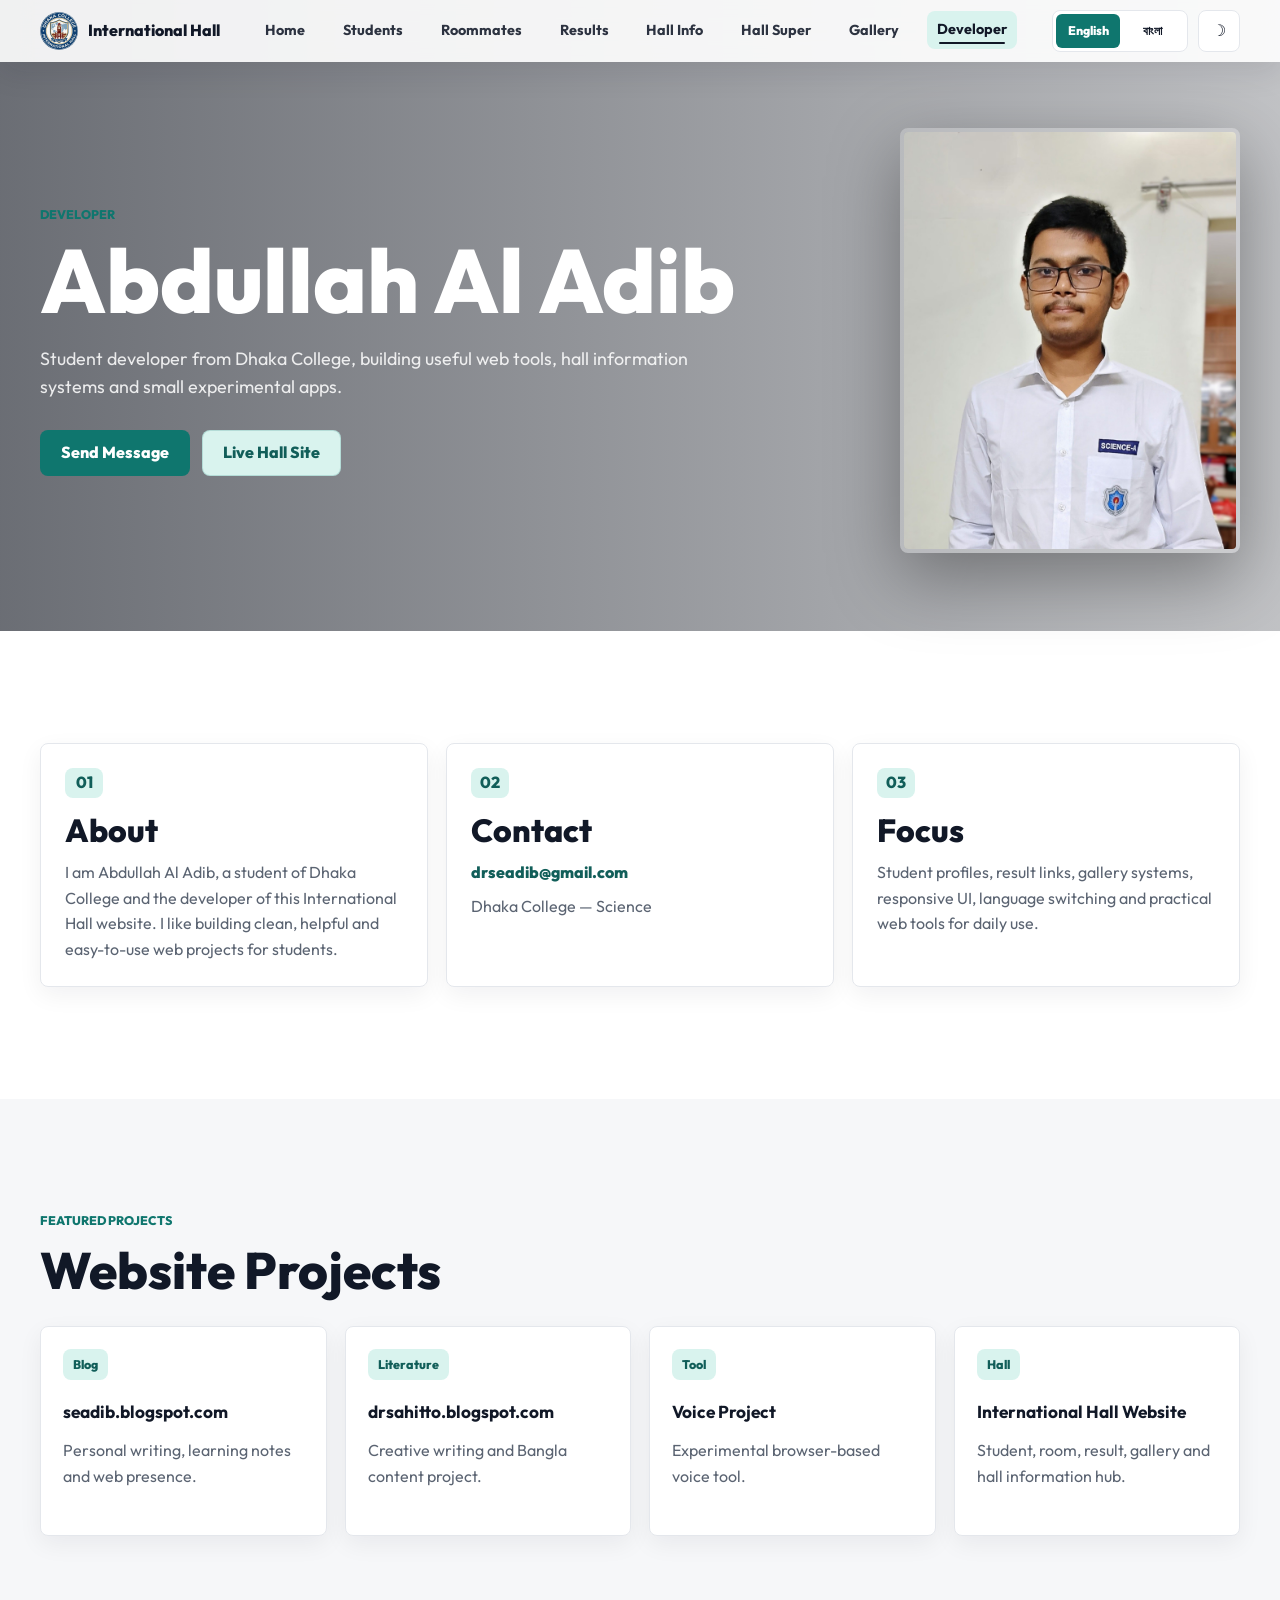
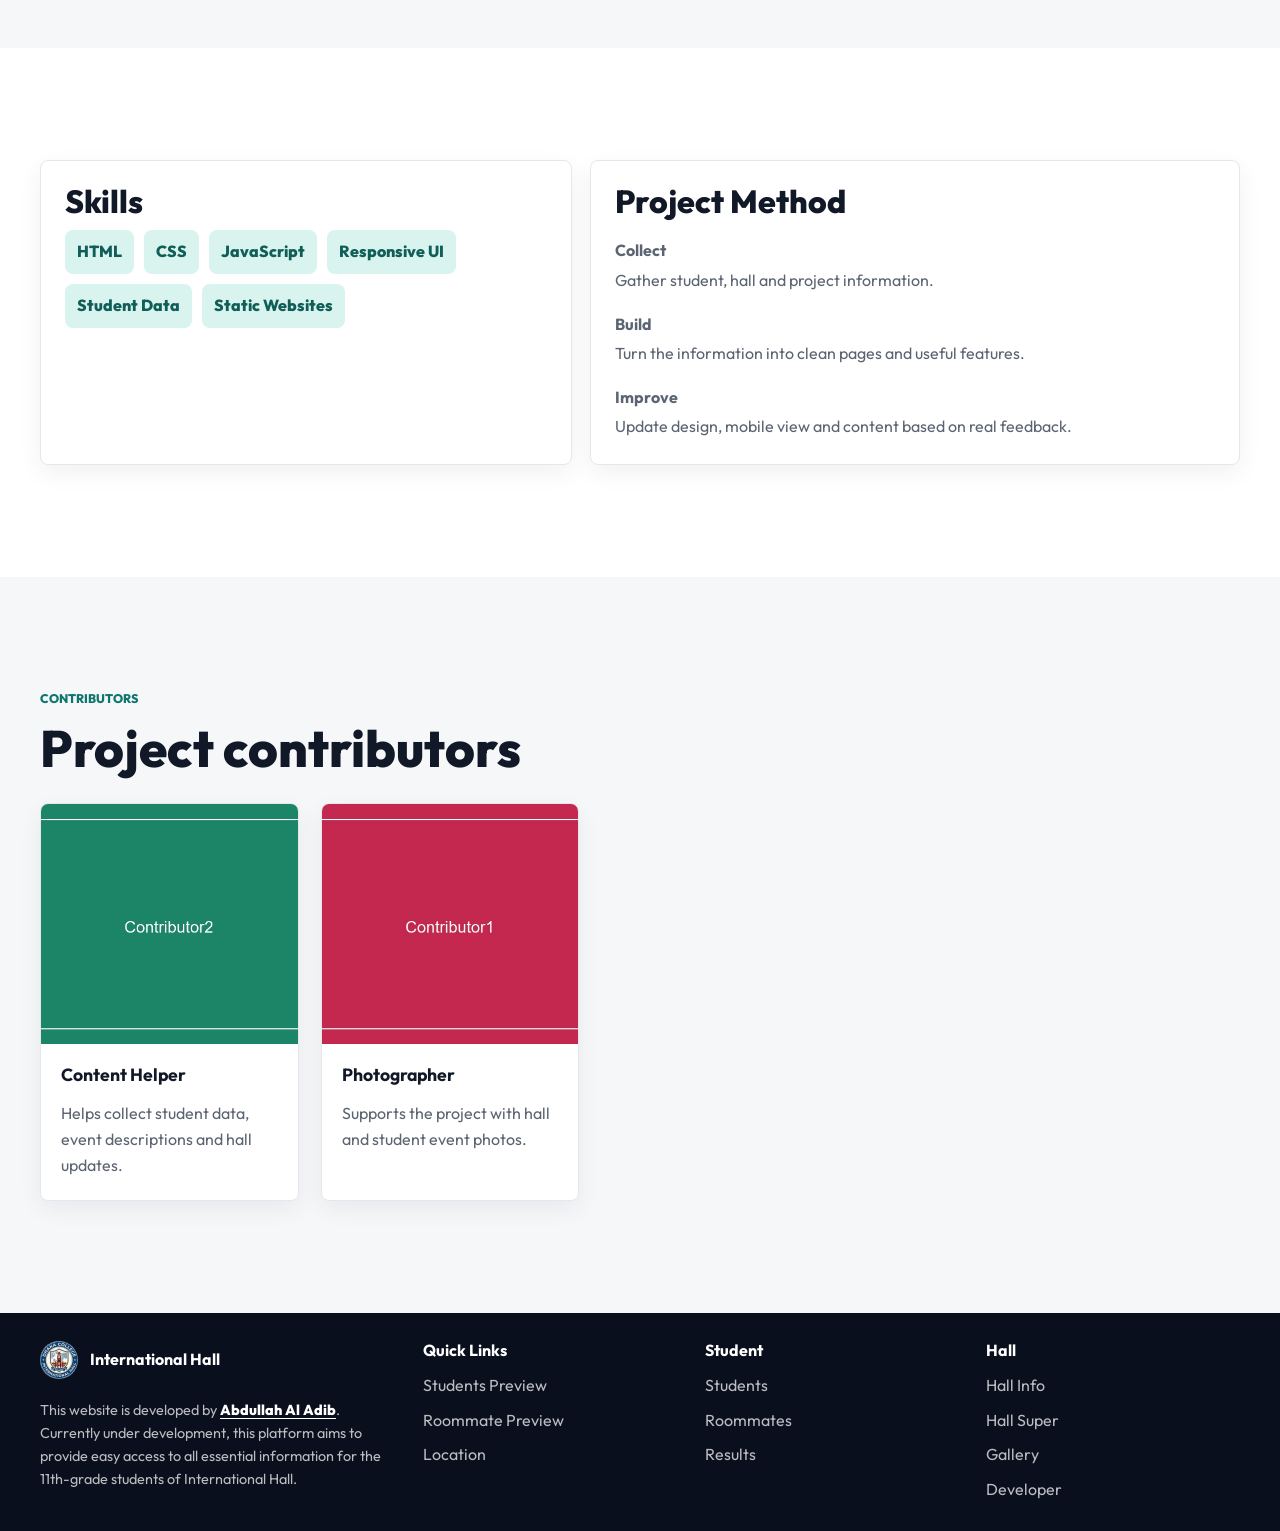
==== commit 37d5594c: "Add files via upload admin 3" ====
--- a/developer.html
+++ b/developer.html
@@ -174,6 +174,8 @@
     <div class="container footer-inner"></div>
   </footer>
 
+  <script src="https://identity.netlify.com/v1/netlify-identity-widget.js"></script>
+  <script src="js/netlify-identity.js"></script>
   <script src="https://unpkg.com/aos@2.3.4/dist/aos.js"></script>
   <script src="js/app.js"></script>
 </body>
--- a/css/style.css
+++ b/css/style.css
@@ -1043,6 +1043,64 @@
   font-size: clamp(1.6rem, 4vw, 2.5rem);
 }
 
+.contact-actions {
+  display: flex;
+  flex-wrap: wrap;
+  gap: 10px;
+  margin: -10px 0 20px;
+}
+
+.contact-btn {
+  display: inline-grid;
+  width: 44px;
+  height: 44px;
+  place-items: center;
+  border-radius: 8px;
+  color: #ffffff;
+  overflow: hidden;
+  box-shadow: 0 8px 18px rgba(15, 23, 42, 0.14);
+  transition: transform 0.18s ease, box-shadow 0.18s ease, filter 0.18s ease;
+}
+
+.contact-btn:hover,
+.contact-btn:focus-visible {
+  color: #ffffff;
+  filter: brightness(1.04);
+  transform: translateY(-2px);
+  box-shadow: var(--shadow);
+}
+
+.contact-btn img {
+  width: 100%;
+  height: 100%;
+  object-fit: contain;
+}
+
+.contact-btn.call {
+  background: #0f766e;
+}
+
+.contact-btn.whatsapp {
+  background: #25d366;
+}
+
+.contact-btn.email {
+  background: #ea4335;
+}
+
+.contact-btn.facebook {
+  background: #1877f2;
+}
+
+.contact-btn.messenger {
+  background: #0084ff;
+}
+
+.contact-btn.missing-icon {
+  opacity: 0.35;
+  background: var(--surface);
+}
+
 .profile-grid {
   display: grid;
   grid-template-columns: repeat(2, minmax(0, 1fr));
@@ -1162,6 +1220,23 @@
 
 .achievement-list li::marker {
   color: var(--accent);
+}
+
+.alumni-story {
+  display: grid;
+  gap: 16px;
+  margin-top: 20px;
+}
+
+.alumni-story section {
+  padding: 16px;
+  border-radius: 8px;
+  background: var(--surface);
+}
+
+.alumni-story p {
+  margin: 0;
+  color: var(--muted);
 }
 
 .gallery-card {
@@ -1304,6 +1379,160 @@
   background: var(--accent);
 }
 
+.developer-main {
+  padding-top: 0;
+}
+
+.developer-hero {
+  padding: 128px 0 78px;
+  background:
+    linear-gradient(90deg, rgba(8, 13, 24, 0.78), rgba(8, 13, 24, 0.46)),
+    url("../images/hostel-building.jpg") center / cover no-repeat;
+  color: #ffffff;
+}
+
+.developer-hero-inner {
+  display: grid;
+  grid-template-columns: minmax(0, 1fr) 340px;
+  gap: clamp(28px, 6vw, 74px);
+  align-items: center;
+}
+
+.developer-intro h1 {
+  max-width: 780px;
+  margin: 0;
+  font-family: "Outfit", Arial, sans-serif;
+  font-size: clamp(2.7rem, 7vw, 6rem);
+  line-height: 0.96;
+  font-weight: 800;
+}
+
+.developer-lead {
+  max-width: 650px;
+  margin: 22px 0 28px;
+  color: rgba(255, 255, 255, 0.86);
+  font-size: 1.12rem;
+}
+
+.developer-actions {
+  display: flex;
+  flex-wrap: wrap;
+  gap: 12px;
+}
+
+.developer-portrait {
+  margin: 0;
+}
+
+.developer-portrait img {
+  width: min(100%, 340px);
+  aspect-ratio: 4 / 5;
+  border: 4px solid rgba(255, 255, 255, 0.2);
+  border-radius: 8px;
+  object-fit: cover;
+  box-shadow: 0 24px 70px rgba(0, 0, 0, 0.35);
+}
+
+.developer-info-grid,
+.project-grid,
+.developer-split {
+  display: grid;
+  gap: 18px;
+}
+
+.developer-info-grid {
+  grid-template-columns: repeat(3, minmax(0, 1fr));
+}
+
+.developer-split {
+  grid-template-columns: minmax(0, 0.9fr) minmax(0, 1.1fr);
+}
+
+.developer-panel,
+.project-tile {
+  border: 1px solid var(--border);
+  border-radius: 8px;
+  background: var(--surface-strong);
+  box-shadow: 0 8px 24px rgba(15, 23, 42, 0.06);
+}
+
+.developer-panel {
+  padding: 24px;
+}
+
+.developer-panel h2 {
+  margin-bottom: 12px;
+  font-size: clamp(1.4rem, 3vw, 2rem);
+}
+
+.developer-panel p {
+  margin: 8px 0 0;
+  color: var(--muted);
+}
+
+.developer-panel a {
+  color: var(--accent-strong);
+  font-weight: 800;
+}
+
+.project-grid {
+  grid-template-columns: repeat(4, minmax(0, 1fr));
+}
+
+.project-tile {
+  display: grid;
+  align-content: start;
+  min-height: 210px;
+  padding: 22px;
+  transition: transform 0.2s ease, box-shadow 0.2s ease, border-color 0.2s ease;
+}
+
+.project-tile:hover,
+.project-tile:focus-visible {
+  border-color: var(--accent);
+  box-shadow: var(--shadow);
+  transform: translateY(-4px);
+}
+
+.project-tile span {
+  width: fit-content;
+  margin-bottom: 18px;
+  padding: 6px 10px;
+  border-radius: 8px;
+  background: var(--accent-soft);
+  color: var(--accent-strong);
+  font-size: 0.78rem;
+  font-weight: 800;
+}
+
+.project-tile strong {
+  overflow-wrap: anywhere;
+  font-size: 1.08rem;
+}
+
+.project-tile p {
+  margin: 12px 0 0;
+  color: var(--muted);
+}
+
+.developer-tags {
+  display: flex;
+  flex-wrap: wrap;
+  gap: 10px;
+}
+
+.developer-tags span {
+  padding: 9px 12px;
+  border-radius: 8px;
+  background: var(--accent-soft);
+  color: var(--accent-strong);
+  font-weight: 800;
+}
+
+.contributor-grid {
+  max-width: 820px;
+}
+
 .footer-inner {
   display: grid;
   grid-template-columns: minmax(240px, 1.4fr) repeat(3, minmax(150px, 1fr));
@@ -1403,6 +1632,27 @@
 
   .nav-actions {
     margin-left: auto;
+  }
+
+  .language-switch {
+    width: 54px;
+    height: 40px;
+    grid-template-columns: 1fr;
+  }
+
+  .language-switch button {
+    display: none;
+    padding: 0;
+    font-size: 0.82rem;
+  }
+
+  .language-switch button.active {
+    display: block;
+  }
+
+  .theme-toggle {
+    width: 40px;
+    height: 40px;
   }
 
   .nav-inner {
@@ -1417,6 +1667,10 @@
   .person-grid,
   .gallery-grid,
   .developer-layout,
+  .developer-hero-inner,
+  .developer-info-grid,
+  .project-grid,
+  .developer-split,
   .footer-inner,
   .room-info-grid,
   .room-photo-grid {
@@ -1435,6 +1689,14 @@
   .profile img {
     height: 280px;
   }
+
+  .developer-hero {
+    padding: 124px 0 58px;
+  }
+
+  .developer-portrait {
+    max-width: 300px;
+  }
 }
 
 @media (max-width: 640px) {
@@ -1443,7 +1705,44 @@
   }
 
   .navbar {
-    padding: 10px 0;
+    padding: 8px 0;
+  }
+
+  .navbar.scrolled,
+  body:not([data-page="home"]) .navbar {
+    padding: 8px 0;
+  }
+
+  .nav-inner {
+    display: grid;
+    grid-template-columns: minmax(0, 1fr) auto;
+    align-items: center;
+    gap: 8px 10px;
+  }
+
+  .logo {
+    min-width: 0;
+    gap: 8px;
+  }
+
+  .logo-img {
+    width: 34px;
+    height: 34px;
+  }
+
+  .logo span {
+    overflow: hidden;
+    font-size: 1.02rem;
+    text-overflow: ellipsis;
+    white-space: nowrap;
+  }
+
+  .nav-actions {
+    grid-column: 2;
+    grid-row: 1;
+    justify-self: end;
+    gap: 8px;
+    margin-left: 0;
   }
 
   .nav-links a {
@@ -1452,17 +1751,22 @@
   }
 
   .nav-links {
-    gap: 10px;
+    grid-column: 1 / -1;
+    width: 100%;
+    gap: 8px;
+    padding-top: 4px;
+    overflow-x: auto;
+    scrollbar-width: none;
+  }
+
+  .nav-links::-webkit-scrollbar {
+    display: none;
   }
 
   .nav-links > a,
   .more-menu-toggle {
     min-height: 40px;
     padding: 0 12px;
-  }
-
-  .language-switch {
-    grid-template-columns: repeat(2, 58px);
   }
 
   .hero {
@@ -1518,4 +1822,34 @@
   .profile {
     padding: 22px;
   }
-}
+
+  .developer-hero {
+    padding: 116px 0 52px;
+  }
+
+  .developer-intro h1 {
+    font-size: clamp(2.4rem, 13vw, 4rem);
+  }
+
+  .developer-lead {
+    font-size: 1rem;
+  }
+
+  .developer-actions {
+    align-items: stretch;
+    flex-direction: column;
+  }
+
+  .developer-actions .btn {
+    width: 100%;
+  }
+
+  .developer-panel,
+  .project-tile {
+    padding: 20px;
+  }
+
+  .project-tile {
+    min-height: 0;
+  }
+}
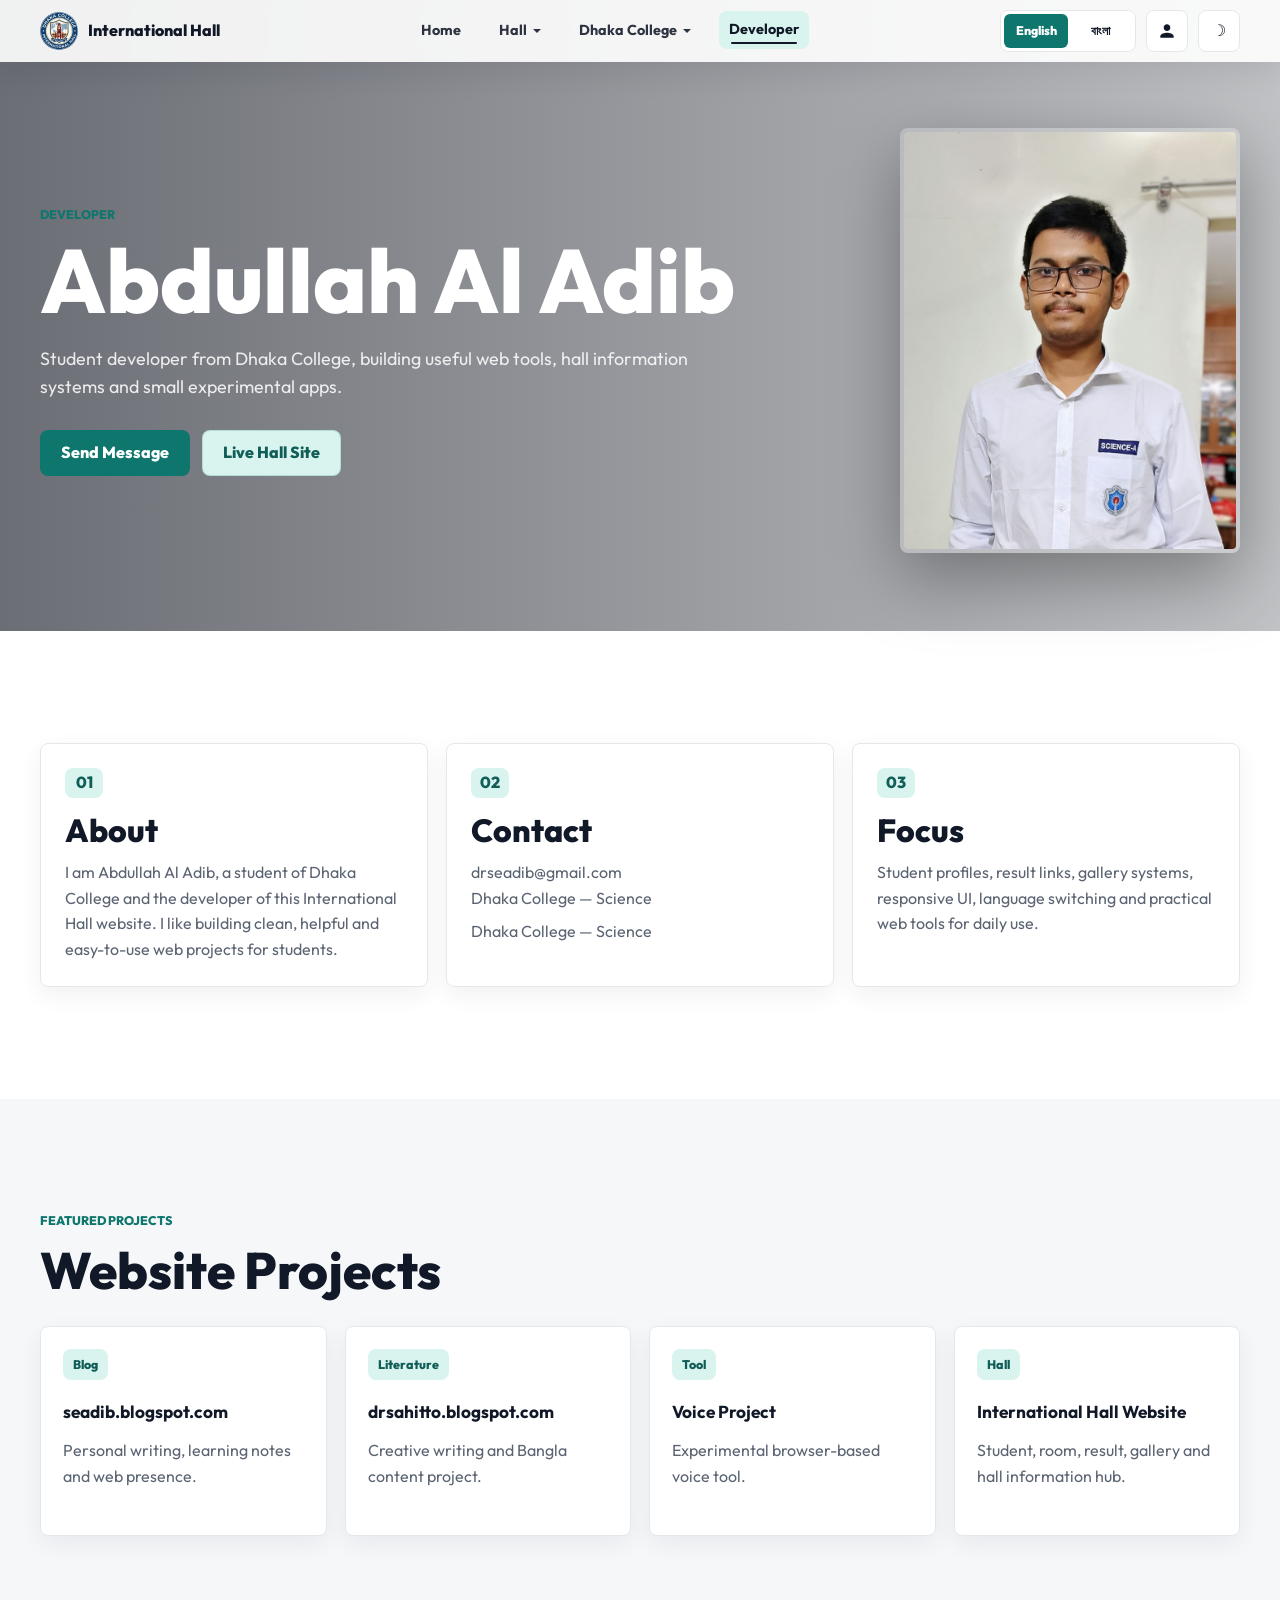
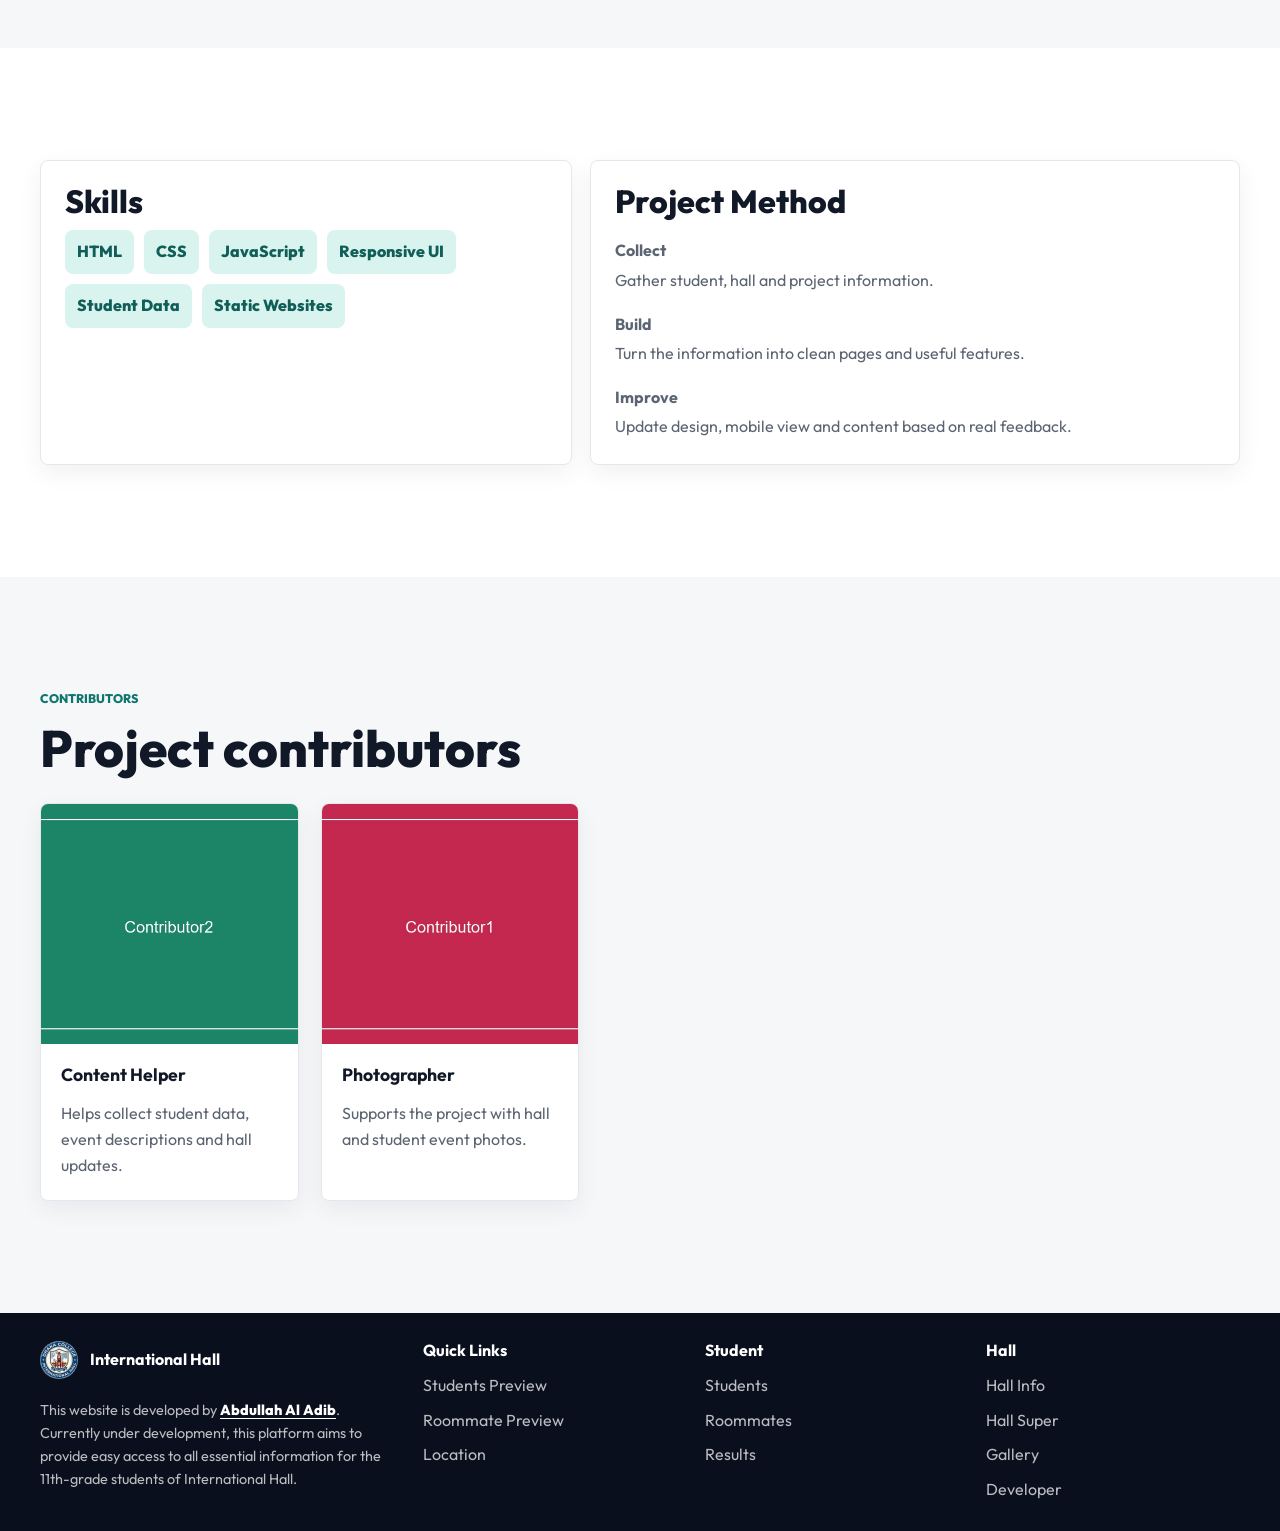
==== commit 36d1b69e: "Add files via upload" ====
--- a/developer.html
+++ b/developer.html
@@ -1,182 +1,196 @@
-<!DOCTYPE html>
-<html lang="en">
-<head>
-  <meta charset="UTF-8">
-  <meta name="viewport" content="width=device-width, initial-scale=1.0">
-  <title>International Hall | Developer</title>
-  <script>
-    (function () {
-      try {
-        if (localStorage.getItem("dc-hostel-theme") === "dark") {
-          document.documentElement.classList.add("dark");
-          document.documentElement.dataset.theme = "dark";
-        }
-      } catch (error) {}
-    })();
-  </script>
-  <link rel="preconnect" href="https://fonts.googleapis.com">
-  <link rel="preconnect" href="https://fonts.gstatic.com" crossorigin>
-  <link href="https://fonts.googleapis.com/css2?family=Hind+Siliguri:wght@400;500;600;700;800&family=Noto+Serif+Bengali:wght@400;500;600;700&family=Outfit:wght@200;300;400;500;600;700;800&display=swap" rel="stylesheet">
-  <link href="https://unpkg.com/aos@2.3.4/dist/aos.css" rel="stylesheet">
-  <link rel="stylesheet" href="css/style.css">
-</head>
-<body data-page="developer">
-  <header class="navbar" id="navbar">
-    <div class="container nav-inner">
-      <a class="logo" href="index.html" aria-label="International Hall home">
-        <img class="logo-img" src="images/logo.png" alt="International Hall logo" loading="lazy">
-        <span data-i18n="nav.logo">International Hall</span>
-      </a>
-      <nav class="nav-links" aria-label="Primary navigation">
-        <a href="index.html" data-i18n="nav.home">Home</a>
-        <a href="students.html" data-i18n="nav.students">Students</a>
-        <a href="roommates.html" data-i18n="nav.roommates">Roommates</a>
-        <a href="results.html" data-i18n="nav.results">Results</a>
-        <a href="hostel.html" data-i18n="nav.hostel">Hall Info</a>
-      </nav>
-      <div class="nav-actions">
-        <div class="language-switch" aria-label="Language selector">
-          <button type="button" data-lang-option="en">English</button>
-          <button type="button" data-lang-option="bn">বাংলা</button>
-        </div>
-        <button class="theme-toggle" id="toggle" type="button" aria-label="Toggle dark mode">
-          <span aria-hidden="true">&#9789;</span>
-        </button>
-      </div>
-    </div>
-  </header>
-
-  <main class="page-main developer-main">
-    <section class="developer-hero">
-      <div class="container developer-hero-inner">
-        <div class="developer-intro" data-aos="fade-up">
-          <p class="eyebrow" data-i18n="nav.developer">Developer</p>
-          <h1 data-i18n="developer.name">Abdullah Al Adib</h1>
-          <p class="developer-lead" data-i18n="developer.bio">Student developer from Dhaka College, building useful web tools, hall information systems and small experimental apps.</p>
-          <div class="developer-actions">
-            <a class="btn primary" href="mailto:drseadib@gmail.com" data-i18n="developer.sendMessage">Send Message</a>
-            <a class="btn secondary" href="https://seadib.github.io/hall/" target="_blank" rel="noopener">Live Hall Site</a>
-          </div>
-        </div>
-        <figure class="developer-portrait" data-aos="zoom-in">
-          <img src="images/adib1.jpg" alt="Abdullah Al Adib" loading="lazy">
-        </figure>
-      </div>
-    </section>
-
-    <section class="section developer-overview">
-      <div class="container">
-        <div class="developer-info-grid">
-          <article class="developer-panel" data-aos="fade-up">
-            <span class="info-icon">01</span>
-            <h2>About</h2>
-            <p>I am Abdullah Al Adib, a student of Dhaka College and the developer of this International Hall website. I like building clean, helpful and easy-to-use web projects for students.</p>
-          </article>
-          <article class="developer-panel" data-aos="fade-up" data-aos-delay="100">
-            <span class="info-icon">02</span>
-            <h2>Contact</h2>
-            <p><a href="mailto:drseadib@gmail.com">drseadib@gmail.com</a></p>
-            <p>Dhaka College — Science</p>
-          </article>
-          <article class="developer-panel" data-aos="fade-up" data-aos-delay="200">
-            <span class="info-icon">03</span>
-            <h2>Focus</h2>
-            <p>Student profiles, result links, gallery systems, responsive UI, language switching and practical web tools for daily use.</p>
-          </article>
-        </div>
-      </div>
-    </section>
-
-    <section class="section tinted">
-      <div class="container">
-        <div class="section-head">
-          <div>
-            <p class="eyebrow" data-i18n="developer.projects">Featured Projects</p>
-            <h2>Website Projects</h2>
-          </div>
-        </div>
-        <div class="project-grid">
-          <a class="project-tile" href="https://seadib.blogspot.com/" target="_blank" rel="noopener" data-aos="fade-up">
-            <span>Blog</span>
-            <strong>seadib.blogspot.com</strong>
-            <p>Personal writing, learning notes and web presence.</p>
-          </a>
-          <a class="project-tile" href="https://drsahitto.blogspot.com/" target="_blank" rel="noopener" data-aos="fade-up" data-aos-delay="80">
-            <span>Literature</span>
-            <strong>drsahitto.blogspot.com</strong>
-            <p>Creative writing and Bangla content project.</p>
-          </a>
-          <a class="project-tile" href="https://seadib.github.io/voice/" target="_blank" rel="noopener" data-aos="fade-up" data-aos-delay="160">
-            <span>Tool</span>
-            <strong>Voice Project</strong>
-            <p>Experimental browser-based voice tool.</p>
-          </a>
-          <a class="project-tile" href="https://seadib.github.io/hall/" target="_blank" rel="noopener" data-aos="fade-up" data-aos-delay="240">
-            <span>Hall</span>
-            <strong>International Hall Website</strong>
-            <p>Student, room, result, gallery and hall information hub.</p>
-          </a>
-        </div>
-      </div>
-    </section>
-
-    <section class="section">
-      <div class="container">
-        <div class="developer-split">
-          <article class="developer-panel" data-aos="fade-up">
-            <h2>Skills</h2>
-            <div class="developer-tags">
-              <span>HTML</span>
-              <span>CSS</span>
-              <span>JavaScript</span>
-              <span>Responsive UI</span>
-              <span>Student Data</span>
-              <span>Static Websites</span>
-            </div>
-          </article>
-          <article class="developer-panel" data-aos="fade-up" data-aos-delay="120">
-            <h2>Project Method</h2>
-            <div class="timeline">
-              <p><b>Collect</b><span>Gather student, hall and project information.</span></p>
-              <p><b>Build</b><span>Turn the information into clean pages and useful features.</span></p>
-              <p><b>Improve</b><span>Update design, mobile view and content based on real feedback.</span></p>
-            </div>
-          </article>
-        </div>
-      </div>
-    </section>
-
-    <section class="section tinted">
-      <div class="container">
-        <div class="section-head">
-          <div>
-            <p class="eyebrow" data-i18n="developer.contributors">Contributors</p>
-            <h2 data-i18n="developer.contributorTitle">Project contributors</h2>
-          </div>
-        </div>
-        <div class="person-grid contributor-grid">
-          <article class="person-card" data-aos="fade-up">
-            <img src="images/contributor2.jpg" alt="Content helper contributor" loading="lazy">
-            <h3 data-i18n="developer.contentHelper">Content Helper</h3>
-            <p data-i18n="developer.contentHelperText">Helps collect student data, event descriptions and hall updates.</p>
-          </article>
-          <article class="person-card" data-aos="fade-up" data-aos-delay="120">
-            <img src="images/contributor1..jpg" alt="Photographer contributor" loading="lazy">
-            <h3 data-i18n="developer.photographer">Photographer</h3>
-            <p data-i18n="developer.photographerText">Supports the project with hall and student event photos.</p>
-          </article>
-        </div>
-      </div>
-    </section>
-  </main>
-
-  <footer class="footer">
-    <div class="container footer-inner"></div>
-  </footer>
-
-  <script src="https://identity.netlify.com/v1/netlify-identity-widget.js"></script>
-  <script src="js/netlify-identity.js"></script>
-  <script src="https://unpkg.com/aos@2.3.4/dist/aos.js"></script>
-  <script src="js/app.js"></script>
-</body>
-</html>
+<!DOCTYPE html>
+<html lang="en">
+<head>
+  <meta name="description" content="Dhaka College International Hall Website (DC Hall Website). Explore student directory, room details, roommates search, academic results, club directory, and official social pages. Searchable for adib dchall, hostel info, and international hall students.">
+  <meta name="keywords" content="dhaka college international hall wbsite, dc hall website, adib dchall, international hall info, hostel, dhaka college hostel, dc hostel, dhaka college, adib">
+  <link rel="icon" href="images/favicon.png" type="image/png" sizes="192x192">
+  <link rel="icon" href="images/favicon.png" type="image/png" sizes="96x96">
+  <link rel="icon" href="images/favicon.png" type="image/png" sizes="48x48">
+  <link rel="icon" href="images/favicon.png" type="image/png" sizes="32x32">
+  <link rel="icon" href="images/favicon.png" type="image/png" sizes="16x16">
+  <link rel="shortcut icon" href="images/favicon.png" type="image/png">
+  <link rel="apple-touch-icon" href="images/favicon.png" sizes="180x180">
+  <meta charset="UTF-8">
+  <meta name="viewport" content="width=device-width, initial-scale=1.0">
+  <title>International Hall | Developer | Dhaka College International Hall | DC Hall Website</title>
+  <script>
+    (function () {
+      try {
+        if (localStorage.getItem("dc-hostel-theme") === "dark") {
+          document.documentElement.classList.add("dark");
+          document.documentElement.dataset.theme = "dark";
+        }
+      } catch (error) {}
+    })();
+  </script>
+  <link rel="preconnect" href="https://fonts.googleapis.com">
+  <link rel="preconnect" href="https://fonts.gstatic.com" crossorigin>
+  <link href="https://fonts.googleapis.com/css2?family=Hind+Siliguri:wght@400;500;600;700;800&family=Noto+Serif+Bengali:wght@400;500;600;700&family=Outfit:wght@200;300;400;500;600;700;800&display=swap" rel="stylesheet">
+  <link href="https://unpkg.com/aos@2.3.4/dist/aos.css" rel="stylesheet">
+  <link rel="stylesheet" href="css/style.css">
+</head>
+<body data-page="developer">
+  <header class="navbar" id="navbar">
+    <div class="container nav-inner">
+      <a class="logo" href="index.html" aria-label="International Hall home">
+        <img class="logo-img" src="images/logo.png" alt="International Hall logo" loading="lazy">
+        <span data-i18n="nav.logo">International Hall</span>
+      </a>
+      <nav class="nav-links" aria-label="Primary navigation">
+        <a href="index.html" data-i18n="nav.home">Home</a>
+        <a href="students.html" data-i18n="nav.students">Students</a>
+        <a href="roommates.html" data-i18n="nav.roommates">Roommates</a>
+        <a href="results.html" data-i18n="nav.results">Results</a>
+        <a href="hostel.html" data-i18n="nav.hostel">Hall Info</a>
+      </nav>
+      <div class="nav-actions">
+        <div class="language-switch" aria-label="Language selector">
+          <button type="button" data-lang-option="en">English</button>
+          <button type="button" data-lang-option="bn">বাংলা</button>
+        </div>
+        <a href="profile.html" class="profile-toggle" id="profileBtn" aria-label="Profile Status / Login">
+          <svg viewBox="0 0 24 24" width="20" height="20" fill="currentColor">
+            <path d="M12 12c2.21 0 4-1.79 4-4s-1.79-4-4-4-4 1.79-4 4 1.79 4 4 4zm0 2c-2.67 0-8 1.34-8 4v2h16v-2c0-2.66-5.33-4-8-4z"/>
+          </svg>
+        </a>
+        <button class="theme-toggle" id="toggle" type="button" aria-label="Toggle dark mode">
+          <span aria-hidden="true">&#9789;</span>
+        </button>
+      </div>
+    </div>
+  </header>
+
+  <main class="page-main developer-main">
+    <section class="developer-hero">
+      <div class="container developer-hero-inner">
+        <div class="developer-intro" data-aos="fade-up">
+          <p class="eyebrow" data-i18n="nav.developer">Developer</p>
+          <h1 data-i18n="developer.name">Abdullah Al Adib</h1>
+          <p class="developer-lead" data-i18n="developer.bio">Student developer from Dhaka College, building useful web tools, hall information systems and small experimental apps.</p>
+          <div class="developer-actions">
+            <a class="btn primary" href="mailto:drseadib@gmail.com" data-i18n="developer.sendMessage">Send Message</a>
+            <a class="btn secondary" href="https://seadib.github.io/hall/" target="_blank" rel="noopener">Live Hall Site</a>
+          </div>
+        </div>
+        <figure class="developer-portrait" data-aos="zoom-in">
+          <img src="images/adib1.jpg" alt="Abdullah Al Adib" loading="lazy">
+        </figure>
+      </div>
+    </section>
+
+    <section class="section developer-overview">
+      <div class="container">
+        <div class="developer-info-grid">
+          <article class="developer-panel" data-aos="fade-up">
+            <span class="info-icon">01</span>
+            <h2>About</h2>
+            <p>I am Abdullah Al Adib, a student of Dhaka College and the developer of this International Hall website. I like building clean, helpful and easy-to-use web projects for students.</p>
+          </article>
+          <article class="developer-panel" data-aos="fade-up" data-aos-delay="100">
+            <span class="info-icon">02</span>
+            <h2>Contact</h2>
+            <p><a href="mailto:drseadib@gmail.com">drseadib@gmail.com</a></p>
+            <p>Dhaka College — Science</p>
+          </article>
+          <article class="developer-panel" data-aos="fade-up" data-aos-delay="200">
+            <span class="info-icon">03</span>
+            <h2>Focus</h2>
+            <p>Student profiles, result links, gallery systems, responsive UI, language switching and practical web tools for daily use.</p>
+          </article>
+        </div>
+      </div>
+    </section>
+
+    <section class="section tinted">
+      <div class="container">
+        <div class="section-head">
+          <div>
+            <p class="eyebrow" data-i18n="developer.projects">Featured Projects</p>
+            <h2>Website Projects</h2>
+          </div>
+        </div>
+        <div class="project-grid">
+          <a class="project-tile" href="https://seadib.blogspot.com/" target="_blank" rel="noopener" data-aos="fade-up">
+            <span>Blog</span>
+            <strong>seadib.blogspot.com</strong>
+            <p>Personal writing, learning notes and web presence.</p>
+          </a>
+          <a class="project-tile" href="https://drsahitto.blogspot.com/" target="_blank" rel="noopener" data-aos="fade-up" data-aos-delay="80">
+            <span>Literature</span>
+            <strong>drsahitto.blogspot.com</strong>
+            <p>Creative writing and Bangla content project.</p>
+          </a>
+          <a class="project-tile" href="https://seadib.github.io/voice/" target="_blank" rel="noopener" data-aos="fade-up" data-aos-delay="160">
+            <span>Tool</span>
+            <strong>Voice Project</strong>
+            <p>Experimental browser-based voice tool.</p>
+          </a>
+          <a class="project-tile" href="https://seadib.github.io/hall/" target="_blank" rel="noopener" data-aos="fade-up" data-aos-delay="240">
+            <span>Hall</span>
+            <strong>International Hall Website</strong>
+            <p>Student, room, result, gallery and hall information hub.</p>
+          </a>
+        </div>
+      </div>
+    </section>
+
+    <section class="section">
+      <div class="container">
+        <div class="developer-split">
+          <article class="developer-panel" data-aos="fade-up">
+            <h2>Skills</h2>
+            <div class="developer-tags">
+              <span>HTML</span>
+              <span>CSS</span>
+              <span>JavaScript</span>
+              <span>Responsive UI</span>
+              <span>Student Data</span>
+              <span>Static Websites</span>
+            </div>
+          </article>
+          <article class="developer-panel" data-aos="fade-up" data-aos-delay="120">
+            <h2>Project Method</h2>
+            <div class="timeline">
+              <p><b>Collect</b><span>Gather student, hall and project information.</span></p>
+              <p><b>Build</b><span>Turn the information into clean pages and useful features.</span></p>
+              <p><b>Improve</b><span>Update design, mobile view and content based on real feedback.</span></p>
+            </div>
+          </article>
+        </div>
+      </div>
+    </section>
+
+    <section class="section tinted">
+      <div class="container">
+        <div class="section-head">
+          <div>
+            <p class="eyebrow" data-i18n="developer.contributors">Contributors</p>
+            <h2 data-i18n="developer.contributorTitle">Project contributors</h2>
+          </div>
+        </div>
+        <div class="person-grid contributor-grid">
+          <article class="person-card" data-aos="fade-up">
+            <img src="images/contributor2.jpg" alt="Content helper contributor" loading="lazy">
+            <h3 data-i18n="developer.contentHelper">Content Helper</h3>
+            <p data-i18n="developer.contentHelperText">Helps collect student data, event descriptions and hall updates.</p>
+          </article>
+          <article class="person-card" data-aos="fade-up" data-aos-delay="120">
+            <img src="images/contributor1..jpg" alt="Photographer contributor" loading="lazy">
+            <h3 data-i18n="developer.photographer">Photographer</h3>
+            <p data-i18n="developer.photographerText">Supports the project with hall and student event photos.</p>
+          </article>
+        </div>
+      </div>
+    </section>
+  </main>
+
+  <footer class="footer">
+    <div class="container footer-inner"></div>
+  </footer>
+
+  <script src="https://identity.netlify.com/v1/netlify-identity-widget.js"></script>
+  <script src="js/netlify-identity.js"></script>
+  <script src="https://unpkg.com/aos@2.3.4/dist/aos.js"></script>
+  <script src="js/app.js"></script>
+</body>
+</html>
--- a/css/style.css
+++ b/css/style.css
@@ -221,11 +221,15 @@
 
 .more-menu {
   position: relative;
-  display: none;
+  display: inline-block;
 }
 
 .more-menu[hidden] {
-  display: none;
+  display: none !important;
+}
+
+.nav-links a.is-overflow {
+  display: none !important;
 }
 
 .more-menu-toggle {
@@ -605,33 +609,59 @@
 
 .filter-panel {
   display: grid;
-  grid-template-columns: repeat(4, minmax(0, 1fr));
-  gap: 16px;
-  margin-bottom: 28px;
-  padding: 18px;
+  grid-template-columns: repeat(auto-fit, minmax(200px, 1fr));
+  gap: 20px;
+  margin-bottom: 32px;
+  padding: 24px;
   border: 1px solid var(--border);
-  border-radius: 8px;
+  border-radius: 16px;
   background: var(--surface-strong);
-  box-shadow: 0 8px 24px rgba(15, 23, 42, 0.05);
+  box-shadow: 0 10px 30px rgba(0, 0, 0, 0.04);
+  backdrop-filter: blur(10px);
+  -webkit-backdrop-filter: blur(10px);
 }
 
 .filter-panel label {
-  display: grid;
+  display: flex;
+  flex-direction: column;
   gap: 8px;
-  color: var(--muted);
-  font-size: 0.86rem;
-  font-weight: 800;
+  color: var(--text-muted);
+  font-size: 0.82rem;
+  font-weight: 700;
+  text-transform: uppercase;
+  letter-spacing: 0.05em;
 }
 
 .filter-panel select {
   min-width: 0;
-  height: 46px;
-  border: 1px solid var(--border);
-  border-radius: 8px;
+  height: 48px;
+  border: 1.5px solid var(--border);
+  border-radius: 10px;
   background: var(--surface);
-  color: var(--text);
-  padding: 0 12px;
+  color: var(--text-strong);
+  padding: 0 16px;
+  font-size: 0.95rem;
+  font-weight: 500;
   outline: none;
+  transition: border-color 0.2s, box-shadow 0.2s, background 0.2s;
+  cursor: pointer;
+  appearance: none;
+  -webkit-appearance: none;
+  -moz-appearance: none;
+  background-image: url("data:image/svg+xml;utf8,<svg fill='%2364748b' height='24' viewBox='0 0 24 24' width='24' xmlns='http://www.w3.org/2000/svg'><path d='M7 10l5 5 5-5z'/><path d='M0 0h24v24H0z' fill='none'/></svg>");
+  background-repeat: no-repeat;
+  background-position: right 12px center;
+  padding-right: 40px;
+}
+
+.filter-panel select:hover {
+  border-color: var(--accent-soft);
+  background-color: var(--surface-strong);
+}
+
+.filter-panel select:focus {
+  border-color: var(--accent);
+  box-shadow: 0 0 0 4px var(--accent-soft);
 }
 
 .pill {
@@ -1101,6 +1131,11 @@
   background: var(--surface);
 }
 
+.contact-btn.has-custom-img {
+  background: transparent !important;
+  box-shadow: none !important;
+}
+
 .profile-grid {
   display: grid;
   grid-template-columns: repeat(2, minmax(0, 1fr));
@@ -1115,7 +1150,7 @@
   background: var(--surface);
 }
 
-.profile-item span {
+.profile-item > span {
   display: block;
   color: var(--muted);
   font-size: 0.78rem;
@@ -1853,3 +1888,448 @@
     min-height: 0;
   }
 }
+
+/* Room Modal: Compact Occupants and About Description */
+.room-about-desc {
+  margin: 16px 0 24px;
+  padding: 14px;
+  border-radius: 8px;
+  background: var(--surface-light);
+  border-left: 4px solid var(--accent);
+}
+
+.room-about-desc p {
+  margin: 0;
+  font-size: 0.95rem;
+  line-height: 1.5;
+  color: var(--text);
+}
+
+.room-occupants {
+  margin-top: 24px;
+}
+
+.room-occupants h3 {
+  font-size: 1.1rem;
+  margin-bottom: 12px;
+  color: var(--text-muted);
+  text-transform: uppercase;
+  letter-spacing: 0.5px;
+}
+
+.occupants-list {
+  display: grid;
+  gap: 12px;
+}
+
+.occupant-row {
+  display: flex;
+  align-items: center;
+  gap: 16px;
+  padding: 12px;
+  border-radius: 8px;
+  background: var(--surface-light);
+  border: 1px solid var(--border-soft);
+  cursor: pointer;
+  transition: transform 0.18s ease, background 0.18s ease, border-color 0.18s ease;
+}
+
+.occupant-row:hover,
+.occupant-row:focus-visible {
+  transform: translateY(-2px);
+  background: var(--surface-strong);
+  border-color: var(--accent);
+}
+
+.occupant-img {
+  width: 48px;
+  height: 48px;
+  border-radius: 50%;
+  object-fit: cover;
+  background: var(--surface-strong);
+  border: 2px solid var(--border);
+}
+
+.occupant-info {
+  flex-grow: 1;
+}
+
+.occupant-info h4 {
+  margin: 0 0 4px;
+  font-size: 1.05rem;
+  color: var(--text-strong);
+}
+
+.occupant-info p {
+  margin: 0;
+  font-size: 0.88rem;
+  color: var(--text-muted);
+}
+
+.occupant-action {
+  font-size: 0.82rem;
+  color: var(--accent);
+  font-weight: 500;
+  transition: color 0.18s ease;
+}
+
+.occupant-row:hover .occupant-action {
+  color: var(--accent-strong);
+}
+
+/* --- Dropdown Navigation --- */
+.nav-dropdown {
+  position: relative;
+  display: inline-block;
+}
+
+.dropdown-trigger {
+  position: relative;
+  display: inline-flex;
+  min-height: 38px;
+  align-items: center;
+  padding: 0 10px;
+  border-radius: 8px;
+  background: none;
+  border: none;
+  color: #ffffff;
+  font-family: inherit;
+  font-size: 0.9rem;
+  font-weight: 700;
+  opacity: 0.88;
+  cursor: pointer;
+  transition: color 0.2s, opacity 0.2s, background 0.2s, transform 0.2s;
+}
+
+.navbar.scrolled .dropdown-trigger,
+body:not([data-page="home"]) .dropdown-trigger {
+  color: var(--text);
+}
+
+.dropdown-trigger::after {
+  content: "";
+  display: inline-block;
+  width: 0;
+  height: 0;
+  margin-left: 6px;
+  vertical-align: middle;
+  border-top: 4px solid;
+  border-right: 4px solid transparent;
+  border-left: 4px solid transparent;
+  transition: transform 0.25s ease;
+}
+
+.nav-dropdown:hover .dropdown-trigger::after,
+.nav-dropdown.open .dropdown-trigger::after {
+  transform: rotate(180deg);
+}
+
+.dropdown-content {
+  position: absolute;
+  top: 100%;
+  left: 50%;
+  transform: translateX(-50%) translateY(8px);
+  z-index: 100;
+  display: flex;
+  flex-direction: column;
+  min-width: 210px;
+  padding: 8px;
+  border-radius: 12px;
+  border: 1px solid var(--border);
+  background: var(--nav-bg);
+  backdrop-filter: blur(18px);
+  -webkit-backdrop-filter: blur(18px);
+  box-shadow: var(--shadow);
+  opacity: 0;
+  visibility: hidden;
+  transition: opacity 0.25s ease, transform 0.25s ease, visibility 0.25s ease;
+}
+
+.nav-dropdown:hover .dropdown-content,
+.nav-dropdown.open .dropdown-content {
+  opacity: 1;
+  visibility: visible;
+  transform: translateX(-50%) translateY(4px);
+}
+
+.dropdown-content a {
+  padding: 10px 14px;
+  border-radius: 8px;
+  color: var(--text) !important;
+  font-size: 0.88rem;
+  font-weight: 600;
+  white-space: nowrap;
+  transition: background 0.2s ease, color 0.2s ease;
+}
+
+.dropdown-content a:hover,
+.dropdown-content a.active {
+  background: var(--accent-soft) !important;
+  color: var(--accent-strong) !important;
+}
+
+@media (max-width: 640px) {
+  .nav-links {
+    overflow-x: visible !important;
+    white-space: normal !important;
+    display: flex;
+    justify-content: space-around;
+    width: 100%;
+  }
+  .dropdown-content {
+    left: 50%;
+    transform: translateX(-50%) translateY(8px);
+  }
+  .nav-dropdown:hover .dropdown-content,
+  .nav-dropdown.open .dropdown-content {
+    transform: translateX(-50%) translateY(4px);
+  }
+}
+
+/* --- Profile Action & Toggle --- */
+.profile-toggle {
+  display: grid;
+  width: 42px;
+  height: 42px;
+  place-items: center;
+  border: 1px solid rgba(255, 255, 255, 0.45);
+  border-radius: 8px;
+  background: rgba(255, 255, 255, 0.14);
+  color: #ffffff;
+  cursor: pointer;
+  transition: transform 0.2s ease, background 0.2s ease, color 0.2s ease, border 0.2s ease;
+}
+
+body:not([data-page="home"]) .profile-toggle,
+.navbar.scrolled .profile-toggle {
+  background: var(--surface-strong);
+  color: var(--text);
+  border-color: var(--border);
+}
+
+.profile-toggle:hover {
+  transform: translateY(-2px);
+  background: var(--accent);
+  color: #ffffff;
+  border-color: var(--accent);
+}
+
+/* --- Locked Indicators & Visual States (Premium Emerald Green) --- */
+.contact-actions {
+  display: flex;
+  gap: 12px;
+  margin: 16px 0;
+}
+
+.contact-btn {
+  width: 44px;
+  height: 44px;
+  border-radius: 50%;
+  display: inline-flex;
+  align-items: center;
+  justify-content: center;
+  border: none;
+  box-shadow: 0 4px 10px rgba(0, 0, 0, 0.12);
+  transition: transform 0.2s, box-shadow 0.2s;
+  cursor: pointer;
+}
+
+.contact-btn svg {
+  fill: #ffffff !important;
+  color: #ffffff !important;
+  width: 20px;
+  height: 20px;
+}
+
+.contact-btn:hover {
+  transform: scale(1.08) translateY(-2px);
+  box-shadow: 0 6px 16px rgba(0, 0, 0, 0.18);
+}
+
+/* Vibrant brand backgrounds */
+.contact-btn.call {
+  background: #10b981;
+}
+.contact-btn.whatsapp {
+  background: #25d366;
+}
+.contact-btn.email {
+  background: #ea4335;
+}
+.contact-btn.facebook {
+  background: #1877f2;
+}
+.contact-btn.messenger {
+  background: #0084ff;
+}
+
+.contact-btn.locked {
+  background: #059669 !important; /* Muted secure emerald green for locked states */
+  box-shadow: 0 4px 10px rgba(5, 150, 105, 0.2);
+}
+
+.profile-item.locked-item {
+  background: rgba(16, 185, 129, 0.06);
+  border: 1px solid rgba(16, 185, 129, 0.2);
+  border-radius: 8px;
+}
+
+.profile-item.locked-item strong a {
+  color: #10b981 !important;
+  font-weight: 700;
+  text-shadow: 0 0 8px rgba(16, 185, 129, 0.1);
+}
+
+.table-pdf-link.locked {
+  color: #10b981 !important;
+  font-weight: 700;
+  background: rgba(16, 185, 129, 0.06);
+  border: 1px solid rgba(16, 185, 129, 0.2);
+  padding: 2px 8px;
+  border-radius: 6px;
+  display: inline-flex;
+  align-items: center;
+  gap: 4px;
+  transition: background 0.2s, transform 0.2s;
+}
+
+.table-pdf-link.locked:hover {
+  background: rgba(16, 185, 129, 0.15);
+  transform: translateY(-1px);
+}
+
+/* --- Dhaka College Social & Clubs Pages --- */
+.social-links-grid, .clubs-grid {
+  display: grid;
+  grid-template-columns: repeat(auto-fill, minmax(340px, 1fr));
+  gap: 28px;
+  margin-top: 32px;
+  justify-content: center;
+}
+
+.dc-card {
+  position: relative;
+  padding: 24px;
+  border-radius: 16px;
+  background: var(--surface);
+  border: 1px solid var(--border);
+  box-shadow: 0 4px 20px rgba(0, 0, 0, 0.04);
+  transition: transform 0.25s ease, box-shadow 0.25s ease, border-color 0.25s ease;
+  display: flex;
+  flex-direction: column;
+  justify-content: space-between;
+  min-height: 190px;
+  max-width: 400px;
+  width: 100%;
+  margin: 0 auto;
+}
+
+.dc-card:hover {
+  transform: translateY(-4px);
+  box-shadow: 0 12px 30px rgba(0, 0, 0, 0.08);
+  border-color: var(--accent-soft);
+}
+
+.card-badge {
+  align-self: flex-start;
+  font-size: 0.72rem;
+  font-weight: 700;
+  text-transform: uppercase;
+  background: var(--accent-soft);
+  color: var(--accent-strong);
+  padding: 4px 10px;
+  border-radius: 99px;
+  margin-bottom: 12px;
+  letter-spacing: 0.05em;
+}
+
+.dc-card h3 {
+  font-size: 1.2rem;
+  font-weight: 700;
+  color: var(--text-strong);
+  margin: 0 0 10px;
+}
+
+.card-url, .club-desc {
+  font-size: 0.88rem;
+  color: var(--text-muted);
+  margin-bottom: 20px;
+  word-break: break-all;
+}
+
+.visit-btn {
+  display: inline-flex;
+  align-items: center;
+  font-size: 0.9rem;
+  font-weight: 700;
+  color: var(--accent);
+  transition: color 0.2s, transform 0.2s;
+  text-decoration: none;
+}
+
+.visit-btn:hover {
+  color: var(--accent-strong);
+  transform: translateX(4px);
+}
+
+.club-header {
+  display: flex;
+  align-items: center;
+  gap: 16px;
+  margin-bottom: 12px;
+}
+
+.club-logo {
+  width: 48px;
+  height: 48px;
+  border-radius: 12px;
+  object-fit: cover;
+  background: var(--surface-strong);
+  border: 1px solid var(--border);
+}
+
+.club-desc {
+  margin-bottom: 20px;
+  font-size: 0.9rem;
+  line-height: 1.6;
+  color: var(--text-muted);
+}
+
+.fb-embed-container {
+  display: flex;
+  justify-content: center;
+  align-items: center;
+  width: 100%;
+}
+
+.fb-embed-container iframe {
+  max-width: 340px;
+  width: 100%;
+}
+
+/* --- Room Placeholder for Empty Photos --- */
+.no-photos-placeholder {
+  display: flex;
+  flex-direction: column;
+  align-items: center;
+  justify-content: center;
+  padding: 48px 24px;
+  border-radius: 12px;
+  border: 2px dashed var(--border);
+  background: var(--surface);
+  color: var(--muted);
+  text-align: center;
+  margin: 16px 0 24px;
+}
+
+.no-photos-placeholder svg {
+  margin-bottom: 12px;
+  opacity: 0.6;
+}
+
+.no-photos-placeholder p {
+  margin: 0;
+  font-size: 0.95rem;
+  font-weight: 500;
+}
+
